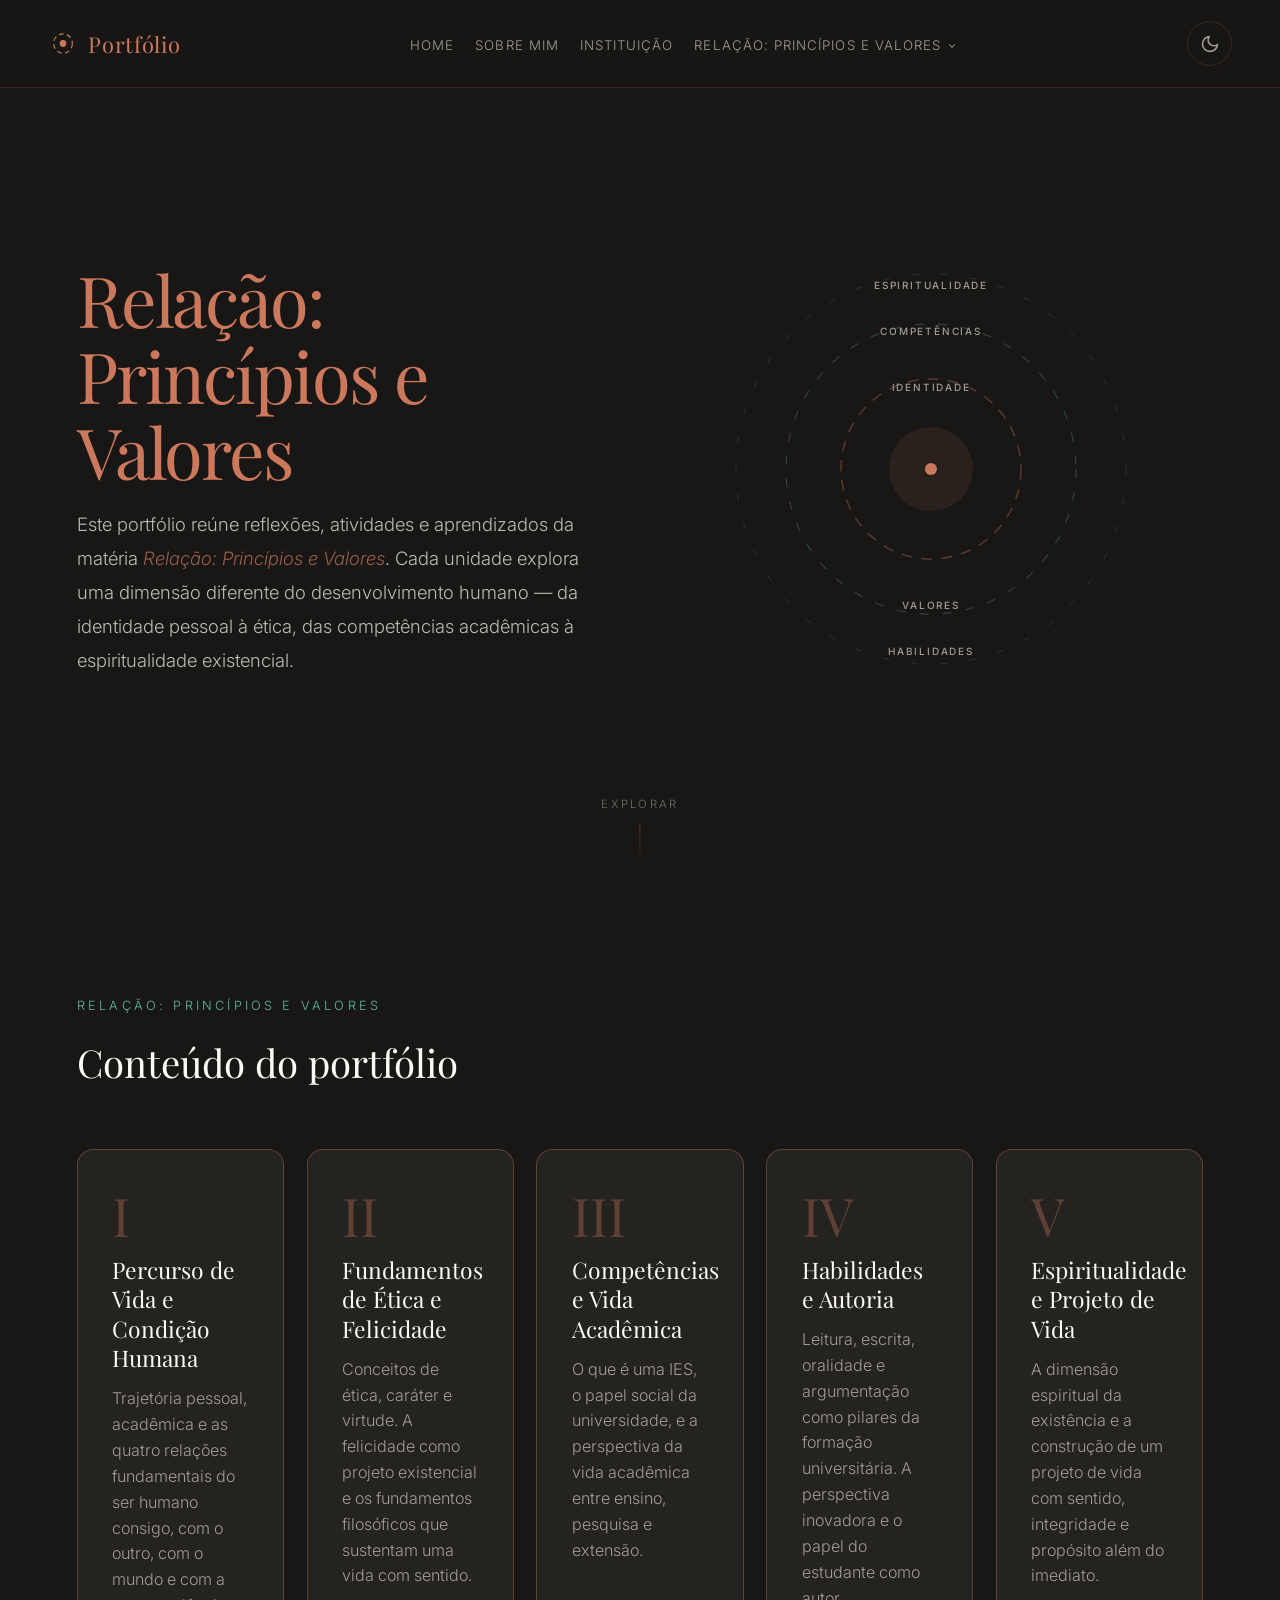
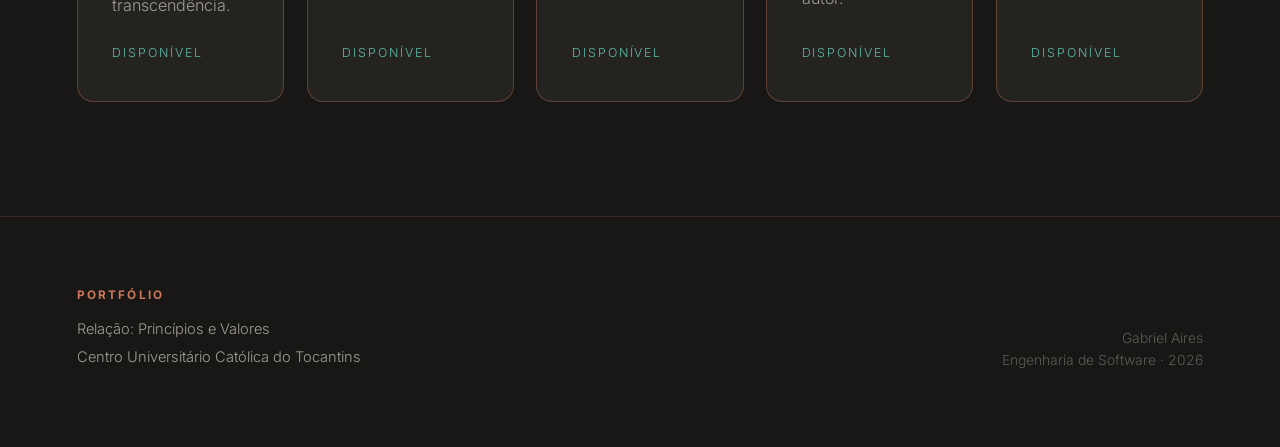
==== index.html @ dd1c5842 "Initial commit" ====
<!DOCTYPE html>
<html lang="pt-BR">
<head>
  <meta charset="UTF-8">
  <meta name="viewport" content="width=device-width, initial-scale=1.0">
  <title>Portfólio · Relação: Princípios e Valores</title>
  <link rel="preconnect" href="https://fonts.googleapis.com">
  <link rel="preconnect" href="https://fonts.gstatic.com" crossorigin>
  <link href="https://fonts.googleapis.com/css2?family=Playfair+Display:ital,wght@0,400;0,600;1,400&family=Inter:wght@300;400;500;600&display=swap" rel="stylesheet">
  <link rel="icon" href="assets/favicon.svg" type="image/svg+xml">
  <link rel="stylesheet" href="css/style.css">
  <script>(function(){var t=localStorage.getItem('portfolio-theme')||'dark';document.documentElement.setAttribute('data-theme',t);})();</script>
</head>
<body>

  <!-- NAVEGAÇÃO -->
  <nav>
    <a href="./" class="nav-logo">
      <img src="assets/favicon.svg" class="nav-logo-icon" alt="" aria-hidden="true">
      Portfólio
    </a>
    <ul class="nav-links">
      <li><a href="./" class="active">Home</a></li>
      <li><a href="pages/sobre-mim/">Sobre Mim</a></li>
      <li><a href="pages/instituicao/">Instituição</a></li>
      <li class="nav-dropdown">
        <button class="nav-dropdown-toggle" aria-haspopup="true" aria-expanded="false">
          Relação: Princípios e Valores
          <svg class="dd-chevron" width="10" height="10" viewBox="0 0 24 24" fill="none" stroke="currentColor" stroke-width="2.5" stroke-linecap="round" stroke-linejoin="round"><polyline points="6 9 12 15 18 9"/></svg>
        </button>
        <ul class="nav-dropdown-menu">
          <li><a href="pages/atividades/">Atividades</a></li>
          <li><a href="pages/unidade-1/">Unidade I</a></li>
          <li><a href="pages/unidade-2/">Unidade II</a></li>
          <li><a href="pages/unidade-3/">Unidade III</a></li>
          <li><a href="pages/unidade-4/">Unidade IV</a></li>
          <li><a href="pages/unidade-5/">Unidade V</a></li>
        </ul>
      </li>
    </ul>
    <button class="theme-toggle" aria-label="Alternar tema">
      <svg class="icon-moon" width="15" height="15" viewBox="0 0 24 24" fill="none" stroke="currentColor" stroke-width="2" stroke-linecap="round" stroke-linejoin="round"><path d="M21 12.79A9 9 0 1 1 11.21 3 7 7 0 0 0 21 12.79z"/></svg>
      <svg class="icon-sun" width="15" height="15" viewBox="0 0 24 24" fill="none" stroke="currentColor" stroke-width="2" stroke-linecap="round" stroke-linejoin="round"><circle cx="12" cy="12" r="5"/><line x1="12" y1="1" x2="12" y2="3"/><line x1="12" y1="21" x2="12" y2="23"/><line x1="4.22" y1="4.22" x2="5.64" y2="5.64"/><line x1="18.36" y1="18.36" x2="19.78" y2="19.78"/><line x1="1" y1="12" x2="3" y2="12"/><line x1="21" y1="12" x2="23" y2="12"/><line x1="4.22" y1="19.78" x2="5.64" y2="18.36"/><line x1="18.36" y1="5.64" x2="19.78" y2="4.22"/></svg>
    </button>
  </nav>

  <!-- HERO -->
  <section id="hero">
    <div class="hero-text">
      <h1 class="hero-title">Relação: Princípios e Valores</h1>
      <p class="hero-intro">
        Este portfólio reúne reflexões, atividades e aprendizados da matéria
        <em>Relação: Princípios e Valores</em>. Cada unidade explora uma dimensão
        diferente do desenvolvimento humano — da identidade pessoal à ética,
        das competências acadêmicas à espiritualidade existencial.
      </p>
    </div>

    <!-- Diagrama de anéis concêntricos -->
    <div class="rings-wrap">
      <svg class="rings-svg" viewBox="0 0 420 420" xmlns="http://www.w3.org/2000/svg" aria-hidden="true">
        <circle class="r-outer" cx="210" cy="210" r="195"/>
        <circle class="r-mid"   cx="210" cy="210" r="145"/>
        <circle class="r-inner" cx="210" cy="210" r="90"/>
        <circle class="r-glow"  cx="210" cy="210" r="42"/>
        <circle class="r-core"  cx="210" cy="210" r="6"/>

        <!-- Labels nos anéis -->
        <text class="rl" x="210" y="30">ESPIRITUALIDADE</text>
        <text class="rl" x="210" y="396">HABILIDADES</text>
        <text class="rl" x="210" y="76">COMPETÊNCIAS</text>
        <text class="rl" x="210" y="350">VALORES</text>
        <text class="rl" x="210" y="132">IDENTIDADE</text>

        <!-- <text class="rl-eu" x="210" y="216">EU</text> -->
      </svg>
    </div>

    <div class="scroll-hint" aria-hidden="true">
      <span>Explorar</span>
      <div class="scroll-line"></div>
    </div>
  </section>

  <!-- GRADE DE UNIDADES -->
  <section class="units-section">
    <div class="units-section-header">
      <p class="units-section-eyebrow">Relação: Princípios e Valores</p>
      <h2 class="units-section-title">Conteúdo do portfólio</h2>
    </div>

    <div class="units-grid">

      <a href="pages/unidade-1/" class="unit-card unit-card--active">
        <span class="unit-card-num">I</span>
        <h3>Percurso de Vida e Condição Humana</h3>
        <p>Trajetória pessoal, acadêmica e as quatro relações fundamentais do ser humano consigo, com o outro, com o mundo e com a transcendência.</p>
        <span class="unit-card-status">Disponível</span>
        <span class="unit-card-arrow">→</span>
      </a>

      <a href="pages/unidade-2/" class="unit-card unit-card--active">
        <span class="unit-card-num">II</span>
        <h3>Fundamentos de Ética e Felicidade</h3>
        <p>Conceitos de ética, caráter e virtude. A felicidade como projeto existencial e os fundamentos filosóficos que sustentam uma vida com sentido.</p>
        <span class="unit-card-status">Disponível</span>
        <span class="unit-card-arrow">→</span>
      </a>

      <a href="pages/unidade-3/" class="unit-card unit-card--active">
        <span class="unit-card-num">III</span>
        <h3>Competências e Vida Acadêmica</h3>
        <p>O que é uma IES, o papel social da universidade, e a perspectiva da vida acadêmica entre ensino, pesquisa e extensão.</p>
        <span class="unit-card-status">Disponível</span>
        <span class="unit-card-arrow">→</span>
      </a>

      <a href="pages/unidade-4/" class="unit-card unit-card--active">
        <span class="unit-card-num">IV</span>
        <h3>Habilidades e Autoria</h3>
        <p>Leitura, escrita, oralidade e argumentação como pilares da formação universitária. A perspectiva inovadora e o papel do estudante como autor.</p>
        <span class="unit-card-status">Disponível</span>
        <span class="unit-card-arrow">→</span>
      </a>

      <a href="pages/unidade-5/" class="unit-card unit-card--active">
        <span class="unit-card-num">V</span>
        <h3>Espiritualidade e Projeto de Vida</h3>
        <p>A dimensão espiritual da existência e a construção de um projeto de vida com sentido, integridade e propósito além do imediato.</p>
        <span class="unit-card-status">Disponível</span>
        <span class="unit-card-arrow">→</span>
      </a>

    </div>
  </section>

  <!-- RODAPÉ -->
  <footer>
    <div class="footer-refs">
      <strong>Portfólio</strong>
      Relação: Princípios e Valores<br>
      Centro Universitário Católica do Tocantins
    </div>
    <div class="footer-meta">
      Gabriel Aires<br>
      Engenharia de Software · 2026
    </div>
  </footer>

  <script src="js/main.js"></script>
</body>
</html>
---- css/style.css ----
/* ==========================================================
   PORTFÓLIO — Relação: Princípios e Valores
   Folha de estilos compartilhada
   ========================================================== */

/* ── VARIÁVEIS E RESET ────────────────────────────────────── */
:root {
  --bg:        #181715;
  --bg-card:   #252320;
  --gold:      #cc785c;
  --gold-dim:  rgba(204, 120, 92, 0.10);
  --gold-line: rgba(204, 120, 92, 0.18);
  --text:      #faf9f5;
  --text-muted:#a09d96;
  --teal:      #5db8a6;
}

/* ── TEMA CLARO ───────────────────────────────────────────── */
[data-theme="light"] {
  --bg:        #faf9f5;
  --bg-card:   #efe9de;
  --gold:      #cc785c;
  --gold-dim:  rgba(204, 120, 92, 0.08);
  --gold-line: #e6dfd8;
  --text:      #141413;
  --text-muted:#6c6a64;
  --teal:      #5db8a6;
}

[data-theme="light"] nav {
  background: rgba(250, 249, 245, 0.92);
}

[data-theme="light"] .unit-card--active:hover {
  background: rgba(239, 233, 222, 0.95);
}

[data-theme="light"] .img-slot {
  background: rgba(239, 233, 222, 0.7);
}

[data-theme="light"] .topic {
  border-bottom-color: #e6dfd8;
}

[data-theme="light"] .mindset-col ul li {
  border-bottom-color: rgba(0, 0, 0, 0.05);
}

*, *::before, *::after { box-sizing: border-box; margin: 0; padding: 0; }

html { scroll-behavior: smooth; font-size: 19px; }

body {
  background: var(--bg);
  color: var(--text);
  font-family: 'Inter', sans-serif;
  font-weight: 300;
  line-height: 1.75;
  -webkit-font-smoothing: antialiased;
}

em { color: var(--gold); font-style: italic; }

/* ── NAVEGAÇÃO ────────────────────────────────────────────── */
nav {
  position: fixed;
  top: 0;
  inset-inline: 0;
  padding: 1.1rem 2.5rem;
  display: flex;
  align-items: center;
  justify-content: space-between;
  background: rgba(24, 23, 21, 0.88);
  backdrop-filter: blur(14px);
  border-bottom: 1px solid var(--gold-line);
  z-index: 100;
}

.nav-logo {
  font-family: 'Playfair Display', serif;
  font-size: 1.15rem;
  color: var(--gold);
  letter-spacing: 0.03em;
  text-decoration: none;
  display: flex;
  align-items: center;
  gap: 0.55rem;
}

.nav-logo-icon {
  width: 1.6rem;
  height: 1.6rem;
  flex-shrink: 0;
}

.nav-links {
  list-style: none;
  display: flex;
  align-items: center;
  gap: 1.1rem;
}

.nav-links a {
  display: inline-flex;
  align-items: center;
  font-size: 0.7rem;
  line-height: 1;
  letter-spacing: 0.08em;
  text-transform: uppercase;
  color: var(--text-muted);
  text-decoration: none;
  transition: color 0.2s;
}

.nav-links a:hover,
.nav-links a.active { color: var(--gold); }

.nav-links .soon a {
  opacity: 0.35;
  pointer-events: none;
}

/* ── DROPDOWN DE NAVEGAÇÃO ────────────────────────────────── */
.nav-dropdown { position: relative; }

.nav-dropdown-toggle {
  background: none;
  border: none;
  padding: 0;
  font-family: 'Inter', sans-serif;
  font-size: 0.7rem;
  font-weight: 300;
  line-height: 1;
  letter-spacing: 0.08em;
  text-transform: uppercase;
  color: var(--text-muted);
  cursor: pointer;
  display: flex;
  align-items: center;
  gap: 0.3rem;
  transition: color 0.2s;
  transform: translateY(2px);
  white-space: nowrap;
}

.nav-dropdown-toggle:hover,
.nav-dropdown-toggle.active { color: var(--gold); }

.dd-chevron { transition: transform 0.22s ease; flex-shrink: 0; }
.nav-dropdown.open .dd-chevron { transform: rotate(180deg); }

.nav-dropdown-menu {
  position: absolute;
  top: calc(100% + 1.3rem);
  left: 50%;
  transform: translateX(-50%) translateY(-8px);
  list-style: none;
  background: var(--bg-card);
  border: 1px solid var(--gold-line);
  border-radius: 12px;
  padding: 0.45rem;
  min-width: 210px;
  z-index: 200;
  opacity: 0;
  pointer-events: none;
  transition: opacity 0.18s ease, transform 0.18s ease;
}

.nav-dropdown.open .nav-dropdown-menu {
  opacity: 1;
  pointer-events: auto;
  transform: translateX(-50%) translateY(0);
}

.nav-dropdown-menu a {
  display: block;
  padding: 0.52rem 1rem;
  font-size: 0.68rem;
  letter-spacing: 0.07em;
  text-transform: uppercase;
  color: var(--text-muted);
  text-decoration: none;
  border-radius: 8px;
  transition: color 0.15s, background 0.15s;
  white-space: nowrap;
}

.nav-dropdown-menu a:hover,
.nav-dropdown-menu a.active {
  color: var(--gold);
  background: var(--gold-dim);
}

.theme-toggle {
  background: none;
  border: 1px solid var(--gold-line);
  border-radius: 50%;
  width: 2.4rem;
  height: 2.4rem;
  cursor: pointer;
  display: flex;
  align-items: center;
  justify-content: center;
  color: var(--text-muted);
  transition: color 0.2s, border-color 0.2s, background 0.2s;
  flex-shrink: 0;
  padding: 0;
}

.theme-toggle svg {
  width: 1.05rem;
  height: 1.05rem;
}

.theme-toggle:hover {
  color: var(--gold);
  border-color: var(--gold);
  background: var(--gold-dim);
}

.theme-toggle .icon-sun  { display: none; }
.theme-toggle .icon-moon { display: block; }

[data-theme="light"] .theme-toggle .icon-sun  { display: block; }
[data-theme="light"] .theme-toggle .icon-moon { display: none; }

/* ── HERO ─────────────────────────────────────────────────── */
#hero {
  min-height: 100svh;
  display: grid;
  grid-template-columns: 1fr 1fr;
  align-items: center;
  gap: 2rem;
  padding: 7rem 6vw 5rem;
  position: relative;
  overflow: hidden;
}

.hero-text { max-width: 520px; }

.hero-eyebrow {
  font-size: 0.68rem;
  letter-spacing: 0.22em;
  text-transform: uppercase;
  color: var(--teal);
  margin-bottom: 1.4rem;
}

.hero-title {
  font-family: 'Playfair Display', serif;
  font-size: clamp(3rem, 5.5vw, 4.8rem);
  font-weight: 400;
  line-height: 1.08;
  letter-spacing: -0.03em;
  color: var(--gold);
  margin-bottom: 0.25em;
}

.hero-subtitle {
  font-family: 'Playfair Display', serif;
  font-size: clamp(1rem, 1.8vw, 1.45rem);
  font-weight: 400;
  font-style: italic;
  color: var(--text);
  opacity: 0.72;
  margin-bottom: 2rem;
}

.hero-intro {
  font-size: 0.97rem;
  color: var(--text);
  opacity: 0.72;
  line-height: 1.85;
  max-width: 46ch;
}

/* ── SVG RINGS ────────────────────────────────────────────── */
.rings-wrap {
  display: flex;
  justify-content: center;
  align-items: center;
}

.rings-svg {
  width: min(420px, 88vw);
  height: auto;
}

.r-outer {
  fill: none;
  stroke: rgba(93, 184, 166, 0.18);
  stroke-width: 1;
  stroke-dasharray: 7 22;
  animation: dash 55s linear infinite;
}
.r-mid {
  fill: none;
  stroke: rgba(93, 184, 166, 0.28);
  stroke-width: 1.2;
  stroke-dasharray: 9 14;
  animation: dash 35s linear infinite;
}
.r-inner {
  fill: none;
  stroke: rgba(204, 120, 92, 0.35);
  stroke-width: 1.5;
  stroke-dasharray: 11 9;
  animation: dash 22s linear infinite reverse;
}

@keyframes dash {
  to { stroke-dashoffset: -1400; }
}

.r-glow {
  fill: rgba(204, 120, 92, 0.1);
  animation: glowPulse 4s ease-in-out infinite;
}

@keyframes glowPulse {
  0%, 100% { opacity: 0.5; }
  50%       { opacity: 1; }
}

.r-core { fill: var(--gold); }

.rl {
  fill: var(--text-muted);
  font-family: 'Inter', sans-serif;
  font-size: 10px;
  font-weight: 500;
  letter-spacing: 0.18em;
  text-anchor: middle;
  text-transform: uppercase;
}

.rl-eu {
  fill: var(--gold);
  font-family: 'Playfair Display', serif;
  font-size: 15px;
  font-weight: 600;
  text-anchor: middle;
}

/* ── INDICADOR DE SCROLL ──────────────────────────────────── */
.scroll-hint {
  position: absolute;
  bottom: 2rem;
  left: 50%;
  transform: translateX(-50%);
  display: flex;
  flex-direction: column;
  align-items: center;
  gap: 0.5rem;
  opacity: 0.38;
  pointer-events: none;
}

.scroll-hint span {
  font-size: 0.6rem;
  letter-spacing: 0.2em;
  text-transform: uppercase;
}

.scroll-line {
  width: 1px;
  height: 38px;
  background: linear-gradient(to bottom, var(--gold), transparent);
  animation: scrollPulse 2.2s ease-in-out infinite;
}

@keyframes scrollPulse {
  0%, 100% { opacity: 0.3; }
  50%       { opacity: 1; }
}

/* ── GRADE DE UNIDADES (index.html) ──────────────────────── */
.units-section {
  padding: 5rem 6vw 6rem;
}

.units-section-header {
  margin-bottom: 2.8rem;
}

.units-section-eyebrow {
  font-size: 0.67rem;
  letter-spacing: 0.25em;
  text-transform: uppercase;
  color: var(--teal);
  margin-bottom: 0.6rem;
}

.units-section-title {
  font-family: 'Playfair Display', serif;
  font-size: clamp(1.6rem, 3vw, 2.2rem);
  font-weight: 400;
  color: var(--text);
}

.units-grid {
  display: grid;
  grid-template-columns: repeat(5, 1fr);
  gap: 1.2rem;
  max-width: 1280px;
}

/* Card de unidade */
.unit-card {
  border-radius: 16px;
  padding: 2rem 1.8rem;
  border: 1px solid var(--gold-line);
  background: var(--bg-card);
  display: flex;
  flex-direction: column;
  gap: 0.7rem;
  transition: border-color 0.2s, background 0.2s, transform 0.2s;
  text-decoration: none;
  color: inherit;
  position: relative;
  overflow: hidden;
}

.unit-card--active {
  border-color: rgba(204, 120, 92, 0.35);
  cursor: pointer;
}

.unit-card--active:hover {
  border-color: var(--gold);
  background: rgba(37, 35, 32, 0.9);
  transform: translateY(-2px);
}

.unit-card--locked {
  opacity: 0.45;
  cursor: default;
}

.unit-card-num {
  font-family: 'Playfair Display', serif;
  font-size: 2.8rem;
  font-weight: 400;
  color: var(--gold);
  line-height: 1;
  opacity: 0.35;
}

.unit-card h3 {
  font-family: 'Playfair Display', serif;
  font-size: 1.2rem;
  font-weight: 400;
  color: var(--text);
  line-height: 1.3;
}

.unit-card p {
  font-size: 0.85rem;
  color: var(--text-muted);
  line-height: 1.6;
  flex: 1;
}

.unit-card-status {
  font-size: 0.65rem;
  letter-spacing: 0.16em;
  text-transform: uppercase;
  margin-top: 0.5rem;
}

.unit-card--active .unit-card-status { color: var(--teal); }
.unit-card--locked .unit-card-status { color: var(--text-muted); opacity: 0.6; }

.unit-card-arrow {
  position: absolute;
  bottom: 1.8rem;
  right: 1.8rem;
  font-size: 1.1rem;
  color: var(--gold);
  opacity: 0;
  transition: opacity 0.2s, transform 0.2s;
}

.unit-card--active:hover .unit-card-arrow {
  opacity: 1;
  transform: translateX(3px);
}

/* ── CABEÇALHO DA UNIDADE (unidade-N/index.html) ─────────── */
.page-header {
  padding: 7rem 4vw 1.5rem;
  border-bottom: 1px solid var(--gold-line);
}

.page-header-breadcrumb {
  font-size: 0.67rem;
  letter-spacing: 0.2em;
  text-transform: uppercase;
  color: var(--text-muted);
  margin-bottom: 1rem;
  display: flex;
  align-items: center;
  gap: 0.6rem;
}

.page-header-breadcrumb a {
  color: var(--text-muted);
  text-decoration: none;
  transition: color 0.2s;
}

.page-header-breadcrumb a:hover { color: var(--gold); }

.page-header-eyebrow {
  font-size: 0.67rem;
  letter-spacing: 0.26em;
  text-transform: uppercase;
  color: var(--teal);
  margin-bottom: 0.7rem;
}

.page-header-title {
  font-family: 'Playfair Display', serif;
  font-size: clamp(2rem, 4vw, 3rem);
  font-weight: 400;
  color: var(--text);
  line-height: 1.2;
}

/* ── CONTEÚDO PRINCIPAL ───────────────────────────────────── */
.page-content {
  max-width: 1200px;
  margin: 0 auto;
  padding: 0 4vw;
}

/* ── TÓPICO ───────────────────────────────────────────────── */
.topic {
  padding: 4rem 0;
  border-bottom: 1px solid rgba(204, 120, 92, 0.07);
  opacity: 0;
  transform: translateY(22px);
  transition: opacity 0.65s ease, transform 0.65s ease;
}

.topic.visible {
  opacity: 1;
  transform: none;
}

.topic-num {
  font-size: 0.62rem;
  letter-spacing: 0.2em;
  text-transform: uppercase;
  color: var(--gold);
  opacity: 0.55;
  margin-bottom: 0.9rem;
}

.topic-title {
  font-family: 'Playfair Display', serif;
  font-size: clamp(1.35rem, 2.6vw, 1.9rem);
  font-weight: 400;
  color: var(--text);
  line-height: 1.3;
  margin-bottom: 1.6rem;
}

.topic p {
  font-size: 0.96rem;
  opacity: 0.8;
  margin-bottom: 1.15rem;
}

.topic p:last-child { margin-bottom: 0; }

/* ── CITAÇÃO ──────────────────────────────────────────────── */
.pull-quote {
  border-left: 2px solid var(--gold);
  padding: 0.9rem 0 0.9rem 1.8rem;
  margin: 2.2rem 0;
}

.pull-quote blockquote {
  font-family: 'Playfair Display', serif;
  font-style: italic;
  font-size: 1.12rem;
  color: var(--text);
  opacity: 0.88;
  line-height: 1.65;
}

.pull-quote cite {
  display: block;
  margin-top: 0.55rem;
  font-style: normal;
  font-size: 0.7rem;
  letter-spacing: 0.12em;
  text-transform: uppercase;
  color: var(--gold);
  opacity: 0.75;
}

/* ── CAIXA DE CONCEITO ────────────────────────────────────── */
.concept-box {
  background: var(--gold-dim);
  border: 1px solid var(--gold-line);
  border-radius: 12px;
  padding: 1.4rem 1.8rem;
  margin: 2rem 0;
}

.concept-box .label {
  font-size: 0.62rem;
  letter-spacing: 0.2em;
  text-transform: uppercase;
  color: var(--gold);
  margin-bottom: 0.5rem;
}

.concept-box p {
  font-size: 0.9rem;
  opacity: 0.82;
  margin: 0 !important;
  max-width: 100% !important;
}

/* ── GRADE DAS 4 RELAÇÕES ─────────────────────────────────── */
.relations-grid {
  display: grid;
  grid-template-columns: 1fr 1fr;
  gap: 1rem;
  margin: 2.2rem 0;
}

.rel-card {
  background: var(--bg-card);
  border: 1px solid rgba(204, 120, 92, 0.10);
  border-radius: 12px;
  padding: 1.6rem;
  transition: border-color 0.2s;
}

.rel-card:hover { border-color: rgba(204, 120, 92, 0.30); }

.rel-icon {
  font-size: 1.4rem;
  margin-bottom: 0.75rem;
  line-height: 1;
}

.rel-title {
  font-family: 'Playfair Display', serif;
  font-size: 1rem;
  color: var(--gold);
  margin-bottom: 0.45rem;
}

.rel-text {
  font-size: 0.86rem;
  opacity: 0.72;
  line-height: 1.7;
  margin: 0 !important;
  max-width: 100% !important;
}

/* ── TABELA MINDSET ───────────────────────────────────────── */
.mindset-wrap {
  display: grid;
  grid-template-columns: 1fr 1fr;
  margin: 2rem 0 0.5rem;
  border: 1px solid var(--gold-line);
  border-radius: 12px;
  overflow: hidden;
}

.mindset-col {
  background: var(--bg-card);
  padding: 1.4rem 1.6rem;
}

.mindset-col + .mindset-col { border-left: 1px solid var(--gold-line); }

.mindset-col-label {
  font-size: 0.62rem;
  letter-spacing: 0.18em;
  text-transform: uppercase;
  margin-bottom: 0.9rem;
}

.mindset-col:first-child .mindset-col-label { color: var(--text-muted); }
.mindset-col:last-child  .mindset-col-label { color: var(--teal); }

.mindset-col ul {
  list-style: none;
  font-size: 0.84rem;
  opacity: 0.78;
}

.mindset-col ul li {
  padding: 0.28rem 0;
  border-bottom: 1px solid rgba(255, 255, 255, 0.04);
}

.mindset-col ul li::before { content: '— '; opacity: 0.35; }

.mindset-source {
  font-size: 0.73rem;
  color: var(--text-muted);
  opacity: 0.6;
  margin-top: 0.5rem;
}

/* ── SLOTS DE IMAGEM ──────────────────────────────────────── */
.img-slot {
  margin: 2.4rem 0;
  border: 1px dashed rgba(204, 120, 92, 0.28);
  border-radius: 16px;
  overflow: hidden;
  background: rgba(24, 23, 21, 0.45);
}

.img-placeholder {
  display: flex;
  flex-direction: column;
  align-items: center;
  justify-content: center;
  gap: 0.9rem;
  padding: 3rem 2rem;
  min-height: 200px;
  color: var(--text-muted);
  text-align: center;
}

.img-placeholder svg { opacity: 0.28; }

.img-placeholder .ph-id {
  font-size: 0.62rem;
  letter-spacing: 0.2em;
  text-transform: uppercase;
  color: var(--gold);
  opacity: 0.55;
}

.img-placeholder .ph-desc {
  font-size: 0.83rem;
  max-width: 44ch;
  line-height: 1.55;
  opacity: 0.5;
}

.img-slot img {
  width: 100%;
  height: auto;
  display: block;
  aspect-ratio: 16 / 6;
  object-fit: cover;
}

figcaption {
  font-size: 0.75rem;
  color: var(--text-muted);
  padding: 0.65rem 1.2rem;
  border-top: 1px solid rgba(204, 120, 92, 0.12);
  opacity: 0.65;
  font-style: italic;
  line-height: 1.5;
}

/* ── RODAPÉ ───────────────────────────────────────────────── */
footer {
  padding: 3.5rem 6vw 4rem;
  border-top: 1px solid var(--gold-line);
  display: flex;
  justify-content: space-between;
  align-items: flex-end;
  gap: 2rem;
  flex-wrap: wrap;
}

.footer-refs {
  font-size: 0.77rem;
  color: var(--text-muted);
  line-height: 1.9;
}

.footer-refs strong {
  display: block;
  font-size: 0.62rem;
  letter-spacing: 0.18em;
  text-transform: uppercase;
  color: var(--gold);
  margin-bottom: 0.5rem;
}

.footer-meta {
  font-size: 0.73rem;
  color: var(--text-muted);
  opacity: 0.5;
  text-align: right;
  line-height: 1.6;
}

/* ── SOBRE MIM ────────────────────────────────────────────── */
.profile-wrap {
  display: grid;
  grid-template-columns: auto 1fr;
  gap: 3rem;
  align-items: start;
  margin: 3rem 0 2rem;
}

.profile-photo {
  width: 400px;
  height: auto;
  border-radius: 20px;
  border: 1px solid var(--gold-line);
  display: block;
  flex-shrink: 0;
}

.profile-name {
  font-family: 'Playfair Display', serif;
  font-size: clamp(1.8rem, 3vw, 2.5rem);
  color: var(--gold);
  line-height: 1.15;
  margin-bottom: 0.3rem;
}

.profile-meta {
  font-size: 0.72rem;
  letter-spacing: 0.15em;
  text-transform: uppercase;
  color: var(--teal);
  margin-bottom: 1.6rem;
}

.profile-intro {
  font-size: 0.97rem;
  opacity: 0.8;
  line-height: 1.82;
  max-width: 58ch;
}

.info-tags {
  display: flex;
  flex-wrap: wrap;
  gap: 0.6rem;
  margin: 2.2rem 0;
}

.info-tag {
  background: var(--gold-dim);
  border: 1px solid var(--gold-line);
  border-radius: 8px;
  padding: 0.38rem 0.9rem;
  font-size: 0.75rem;
  color: var(--text);
  opacity: 0.85;
  display: flex;
  align-items: center;
  gap: 0.45rem;
}

.info-tag-label {
  color: var(--gold);
  font-size: 0.62rem;
  letter-spacing: 0.1em;
  text-transform: uppercase;
  opacity: 0.7;
}

.hobbies-grid {
  display: grid;
  grid-template-columns: repeat(auto-fill, minmax(155px, 1fr));
  gap: 0.8rem;
  margin-top: 1.2rem;
}

.hobby-card {
  background: var(--bg-card);
  border: 1px solid rgba(204, 120, 92, 0.10);
  border-radius: 12px;
  padding: 1rem 1.1rem;
  font-size: 0.86rem;
  color: var(--text);
  opacity: 0.78;
  display: flex;
  align-items: center;
  gap: 0.65rem;
  transition: border-color 0.2s;
}

.hobby-card:hover { border-color: rgba(204, 120, 92, 0.28); opacity: 0.95; }
.hobby-icon { font-size: 1.15rem; flex-shrink: 0; }

/* ── INSTITUIÇÃO ──────────────────────────────────────────── */
.inst-banner {
  width: 100%;
  height: auto;
  border-radius: 18px;
  display: block;
  margin: 2.5rem 0;
  border: 1px solid var(--gold-line);
}

.inst-blocks {
  display: grid;
  grid-template-columns: 1fr 1fr;
  gap: 1.2rem;
  margin: 1.5rem 0 2.5rem;
}

.inst-block {
  background: var(--bg-card);
  border: 1px solid var(--gold-line);
  border-radius: 12px;
  padding: 1.8rem;
}

.inst-block-label {
  font-size: 0.62rem;
  letter-spacing: 0.22em;
  text-transform: uppercase;
  color: var(--gold);
  margin-bottom: 0.9rem;
}

.inst-block blockquote {
  font-family: 'Playfair Display', serif;
  font-style: italic;
  font-size: 1rem;
  color: var(--text);
  opacity: 0.85;
  line-height: 1.7;
}

.inst-block p {
  font-size: 0.9rem;
  opacity: 0.78;
  line-height: 1.72;
}

.values-grid {
  display: grid;
  grid-template-columns: 1fr;
  gap: 1rem;
  margin: 1.5rem 0;
}

.value-card {
  background: var(--bg-card);
  border: 1px solid rgba(204, 120, 92, 0.10);
  border-radius: 12px;
  padding: 1.5rem 1.3rem;
  transition: border-color 0.2s;
}

.value-card:hover { border-color: rgba(204, 120, 92, 0.3); }

.value-name {
  font-family: 'Playfair Display', serif;
  font-size: 1rem;
  color: var(--gold);
  margin-bottom: 0.5rem;
}

.value-behaviors {
  font-size: 0.82rem;
  color: var(--text);
  opacity: 0.62;
  line-height: 1.65;
}

/* ── FOTO DE ATIVIDADE ────────────────────────────────────── */
.act-photo-wrap {
  margin: 2.4rem 0;
  border-radius: 16px;
  overflow: hidden;
  border: 1px solid var(--gold-line);
  background: var(--bg-card);
}

.act-photo-wrap img {
  width: 100%;
  max-height: 480px;
  object-fit: cover;
  display: block;
}

/* ── CARROSSEL ────────────────────────────────────────────── */
.carousel-outer {
  position: relative;
  padding: 0 5rem;
  margin: 2.4rem 0;
}

.carousel-wrap {
  overflow: hidden;
  border-radius: 12px;
}

.carousel-track {
  display: flex;
  gap: 1rem;
  transition: transform 0.42s cubic-bezier(0.4, 0, 0.2, 1);
}

.carousel-slide {
  flex: 0 0 calc((100% - 2rem) / 3);
}

.carousel-img {
  width: 100%;
  aspect-ratio: 1 / 1;
  object-fit: cover;
  border-radius: 10px;
  display: block;
  cursor: zoom-in;
  transition: opacity 0.2s, transform 0.22s;
  border: 1px solid var(--gold-line);
}

.carousel-img:hover {
  opacity: 0.86;
  transform: scale(1.018);
}

.carousel-btn {
  position: absolute;
  top: 50%;
  transform: translateY(-50%);
  width: 3rem;
  height: 3rem;
  background: var(--bg-card);
  border: 1px solid var(--gold-line);
  border-radius: 50%;
  color: var(--text-muted);
  cursor: pointer;
  display: flex;
  align-items: center;
  justify-content: center;
  transition: border-color 0.2s, color 0.2s, background 0.2s;
  z-index: 2;
  padding: 0;
}

.carousel-btn--prev { left: 0; }
.carousel-btn--next { right: 0; }

.carousel-btn:hover {
  border-color: var(--gold);
  color: var(--gold);
  background: var(--gold-dim);
}

.carousel-btn:disabled {
  opacity: 0.2;
  cursor: default;
  pointer-events: none;
}

/* ── LIGHTBOX ─────────────────────────────────────────────── */
#lightbox {
  position: fixed;
  inset: 0;
  background: rgba(0, 0, 0, 0.88);
  display: flex;
  align-items: center;
  justify-content: center;
  z-index: 999;
  backdrop-filter: blur(8px);
}

#lightbox[hidden] { display: none; }

.lightbox-inner {
  position: relative;
  max-width: min(90vw, 900px);
  max-height: 90vh;
}

.lightbox-inner img {
  display: block;
  max-width: 100%;
  max-height: 90vh;
  border-radius: 12px;
  object-fit: contain;
  border: 1px solid var(--gold-line);
}

#lightbox-close {
  position: absolute;
  top: -1.1rem;
  right: -1.1rem;
  width: 2.4rem;
  height: 2.4rem;
  background: var(--bg-card);
  border: 1px solid var(--gold-line);
  border-radius: 50%;
  color: var(--text-muted);
  font-size: 1.1rem;
  cursor: pointer;
  display: flex;
  align-items: center;
  justify-content: center;
  transition: color 0.2s, border-color 0.2s;
  padding: 0;
  line-height: 1;
}

#lightbox-close:hover {
  color: var(--gold);
  border-color: var(--gold);
}

/* ── CARD DO POEMA ────────────────────────────────────────── */
.poem-card {
  background: var(--bg-card);
  border: 1px solid var(--gold-line);
  border-radius: 16px;
  padding: 3rem 3.4rem;
  margin: 2.4rem 0;
  position: relative;
  overflow: hidden;
}

.poem-card::before {
  content: '\201C';
  position: absolute;
  top: -2rem;
  left: 1.8rem;
  font-family: 'Playfair Display', serif;
  font-size: 14rem;
  color: var(--gold);
  opacity: 0.055;
  line-height: 1;
  pointer-events: none;
  user-select: none;
}

.poem-card-label {
  font-size: 0.62rem;
  letter-spacing: 0.22em;
  text-transform: uppercase;
  color: var(--gold);
  opacity: 0.75;
  margin-bottom: 1.2rem;
}

.poem-title {
  font-family: 'Playfair Display', serif;
  font-size: clamp(1.3rem, 2.4vw, 1.85rem);
  font-weight: 400;
  color: var(--text);
  margin-bottom: 2rem;
  padding-bottom: 1.2rem;
  border-bottom: 1px solid var(--gold-line);
}

.poem-body {
  display: flex;
  flex-direction: column;
  gap: 1.6rem;
}

.poem-stanza {
  font-family: 'Playfair Display', serif;
  font-style: italic;
  font-size: 0.96rem;
  color: var(--text);
  opacity: 0.82;
  line-height: 2;
  margin: 0;
}

/* ── ANIMAÇÕES REDUZIDAS ──────────────────────────────────── */
@media (prefers-reduced-motion: reduce) {
  .r-outer, .r-mid, .r-inner, .r-glow, .scroll-line {
    animation: none;
  }
}

/* ── RESPONSIVO ───────────────────────────────────────────── */
@media (max-width: 900px) {
  .units-grid {
    grid-template-columns: 1fr 1fr;
  }
}

@media (max-width: 740px) {
  nav { padding: 1rem 1.4rem; }
  .nav-links { gap: 1.2rem; }

  #hero {
    grid-template-columns: 1fr;
    padding: 5.5rem 1.5rem 3.5rem;
  }
  .hero-text { max-width: 100%; }
  .hero-intro { max-width: 100%; }
  .rings-wrap { order: -1; }
  .rings-svg { width: min(290px, 78vw); }

  .units-section { padding: 3rem 1.4rem 4rem; }
  .units-grid { grid-template-columns: 1fr; }
  .units-grid .unit-card:first-child { grid-column: auto; }

  .page-header { padding: 5.5rem 1.4rem 2.5rem; }
  .page-content { padding: 0 1.4rem; }

  .relations-grid { grid-template-columns: 1fr; }

  .mindset-wrap { grid-template-columns: 1fr; }
  .mindset-col + .mindset-col {
    border-left: none;
    border-top: 1px solid var(--gold-line);
  }

  .profile-wrap {
    grid-template-columns: 1fr;
    gap: 1.8rem;
    text-align: center;
  }
  .profile-photo { margin: 0 auto; width: 170px; height: auto; border-radius: 12px; }
  .profile-intro { max-width: 100%; }
  .info-tags { justify-content: center; }

  .inst-blocks { grid-template-columns: 1fr; }

  .carousel-outer { padding: 0 3.2rem; }
  .carousel-slide { flex: 0 0 calc(50% - 0.5rem); }

  .poem-card { padding: 2rem 1.6rem; }

  footer {
    flex-direction: column;
    align-items: flex-start;
    padding: 3rem 1.4rem;
  }
  .footer-meta { text-align: left; }
}
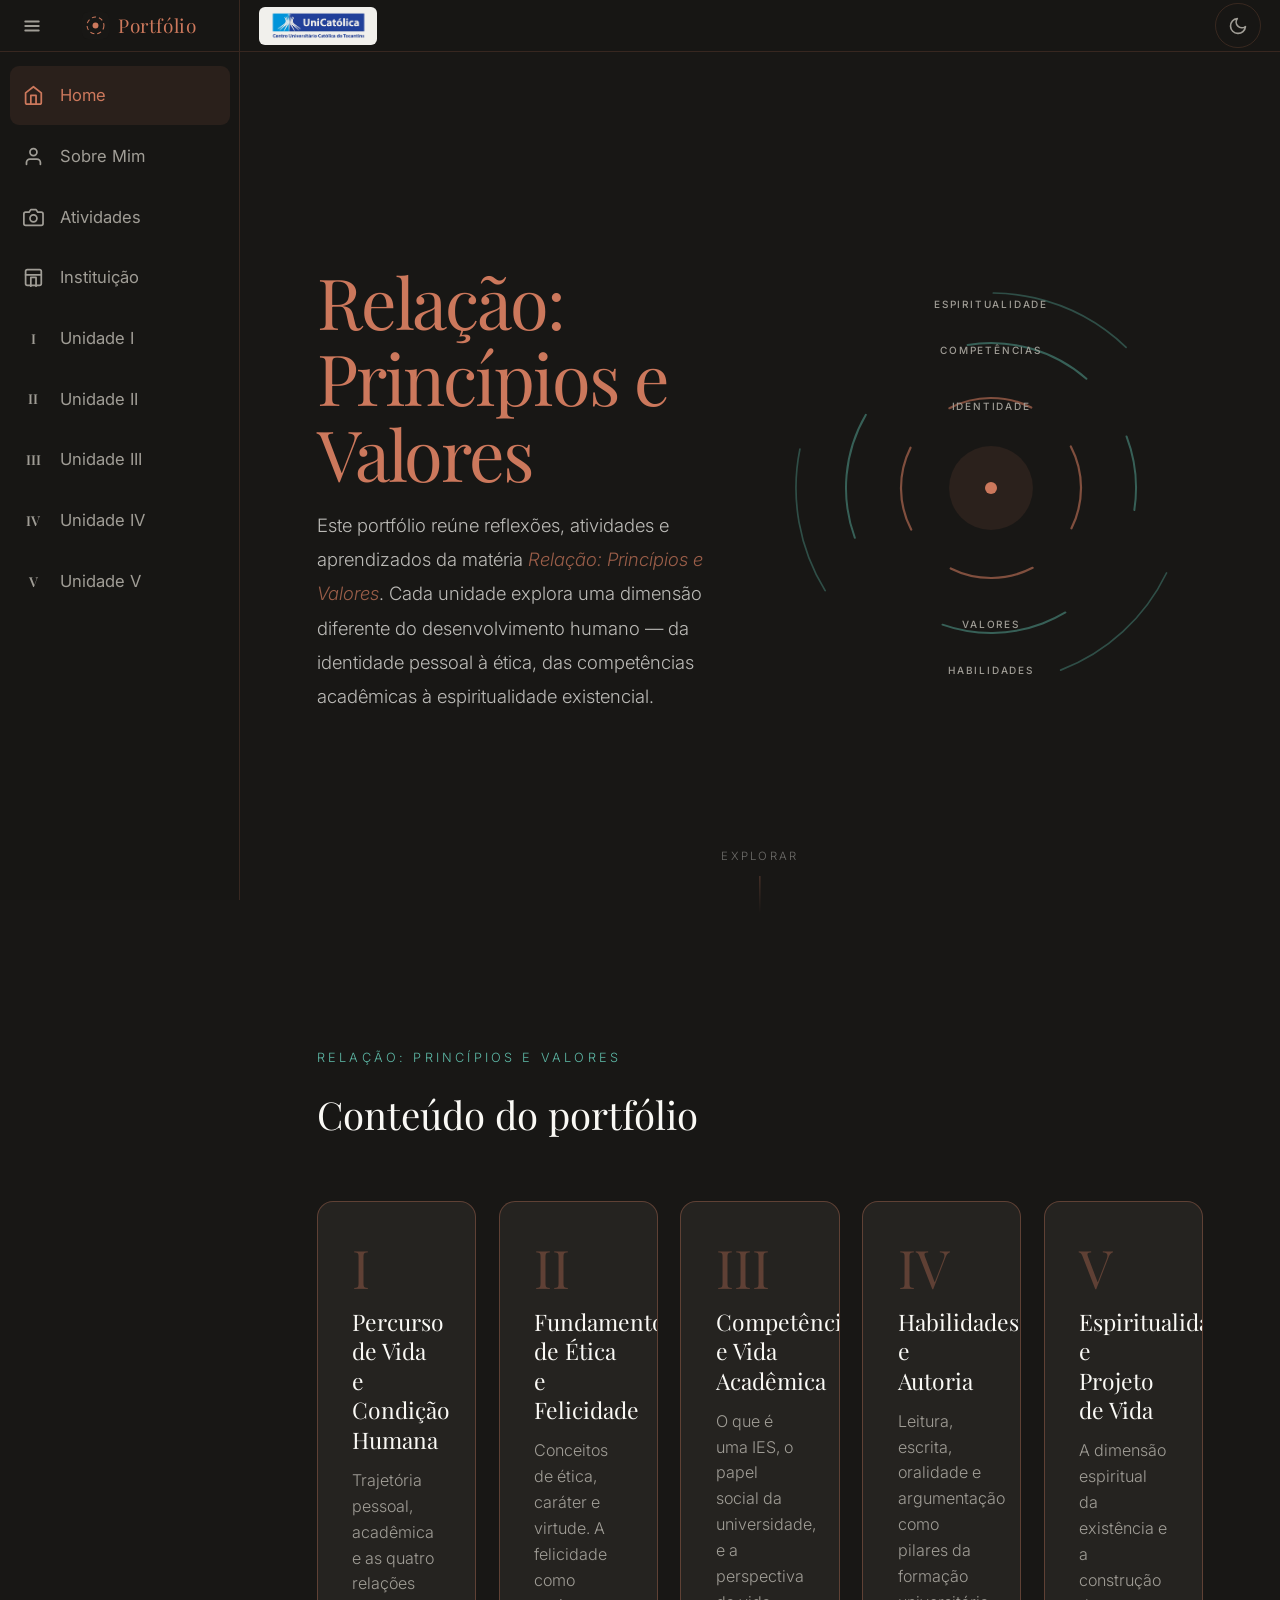
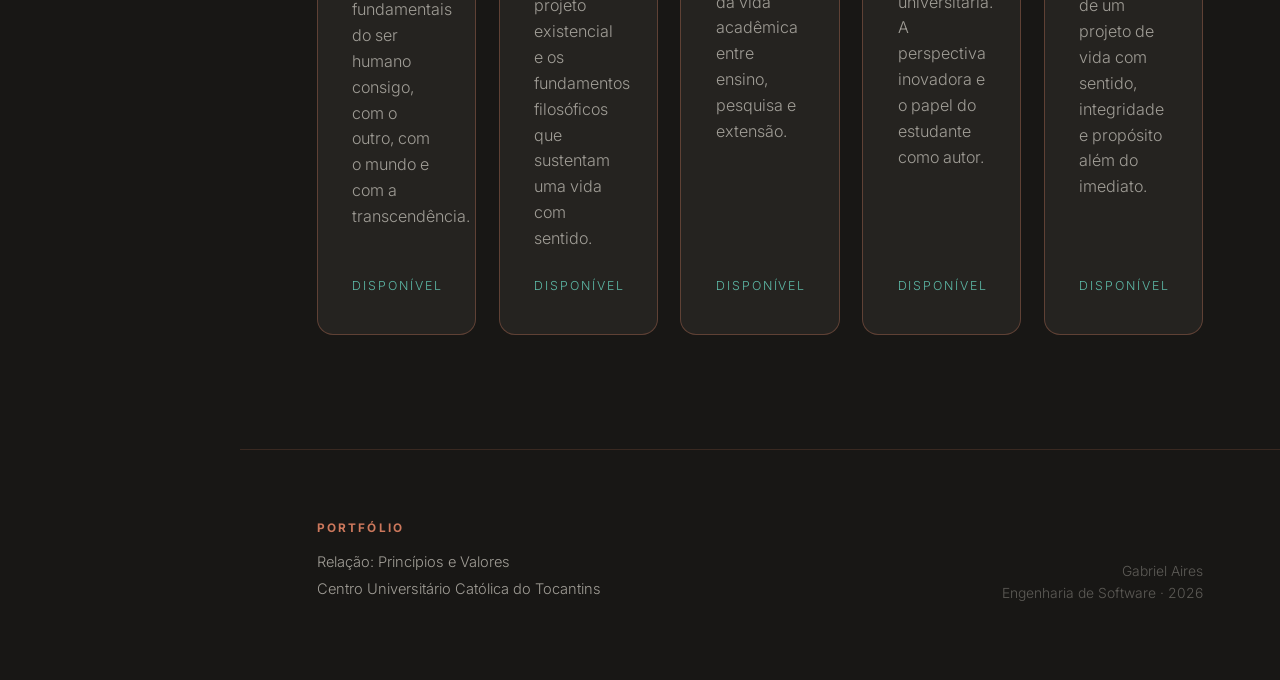
==== commit 64f39242: "feat: refine portfolio navigation, topbar, hero animation, and activities poem layout" ====
--- a/index.html
+++ b/index.html
@@ -9,40 +9,92 @@
   <link href="https://fonts.googleapis.com/css2?family=Playfair+Display:ital,wght@0,400;0,600;1,400&family=Inter:wght@300;400;500;600&display=swap" rel="stylesheet">
   <link rel="icon" href="assets/favicon.svg" type="image/svg+xml">
   <link rel="stylesheet" href="css/style.css">
-  <script>(function(){var t=localStorage.getItem('portfolio-theme')||'dark';document.documentElement.setAttribute('data-theme',t);})();</script>
+  <script>(function(){var t=localStorage.getItem('portfolio-theme')||'dark';var s=localStorage.getItem('portfolio-sidebar')||'expanded';document.documentElement.setAttribute('data-theme',t);document.documentElement.setAttribute('data-sidebar-state',s);})();</script>
 </head>
 <body>
 
-  <!-- NAVEGAÇÃO -->
-  <nav>
-    <a href="./" class="nav-logo">
-      <img src="assets/favicon.svg" class="nav-logo-icon" alt="" aria-hidden="true">
-      Portfólio
-    </a>
-    <ul class="nav-links">
-      <li><a href="./" class="active">Home</a></li>
-      <li><a href="pages/sobre-mim/">Sobre Mim</a></li>
-      <li><a href="pages/instituicao/">Instituição</a></li>
-      <li class="nav-dropdown">
-        <button class="nav-dropdown-toggle" aria-haspopup="true" aria-expanded="false">
-          Relação: Princípios e Valores
-          <svg class="dd-chevron" width="10" height="10" viewBox="0 0 24 24" fill="none" stroke="currentColor" stroke-width="2.5" stroke-linecap="round" stroke-linejoin="round"><polyline points="6 9 12 15 18 9"/></svg>
-        </button>
-        <ul class="nav-dropdown-menu">
-          <li><a href="pages/atividades/">Atividades</a></li>
-          <li><a href="pages/unidade-1/">Unidade I</a></li>
-          <li><a href="pages/unidade-2/">Unidade II</a></li>
-          <li><a href="pages/unidade-3/">Unidade III</a></li>
-          <li><a href="pages/unidade-4/">Unidade IV</a></li>
-          <li><a href="pages/unidade-5/">Unidade V</a></li>
-        </ul>
-      </li>
-    </ul>
-    <button class="theme-toggle" aria-label="Alternar tema">
+  <!-- TOP BAR -->
+  <header class="topbar">
+    <div class="topbar-left">
+      <button class="topbar-hamburger" id="sidebarToggle" aria-label="Alternar menu">
+        <svg width="18" height="18" viewBox="0 0 24 24" fill="none" stroke="currentColor" stroke-width="2.5" stroke-linecap="round" stroke-linejoin="round"><line x1="3" y1="6" x2="21" y2="6"/><line x1="3" y1="12" x2="21" y2="12"/><line x1="3" y1="18" x2="21" y2="18"/></svg>
+      </button>
+      <a href="./" class="topbar-brand">
+        <img src="assets/favicon.svg" class="topbar-brand-icon" alt="" aria-hidden="true">
+        <span class="topbar-brand-text">Portfólio</span>
+      </a>
+    </div>
+    <div class="topbar-right">
+      <img src="assets/catolica-logo.png" class="topbar-institution-logo" alt="UniCatólica">
+      <button class="theme-toggle" aria-label="Alternar tema">
       <svg class="icon-moon" width="15" height="15" viewBox="0 0 24 24" fill="none" stroke="currentColor" stroke-width="2" stroke-linecap="round" stroke-linejoin="round"><path d="M21 12.79A9 9 0 1 1 11.21 3 7 7 0 0 0 21 12.79z"/></svg>
       <svg class="icon-sun" width="15" height="15" viewBox="0 0 24 24" fill="none" stroke="currentColor" stroke-width="2" stroke-linecap="round" stroke-linejoin="round"><circle cx="12" cy="12" r="5"/><line x1="12" y1="1" x2="12" y2="3"/><line x1="12" y1="21" x2="12" y2="23"/><line x1="4.22" y1="4.22" x2="5.64" y2="5.64"/><line x1="18.36" y1="18.36" x2="19.78" y2="19.78"/><line x1="1" y1="12" x2="3" y2="12"/><line x1="21" y1="12" x2="23" y2="12"/><line x1="4.22" y1="19.78" x2="5.64" y2="18.36"/><line x1="18.36" y1="5.64" x2="19.78" y2="4.22"/></svg>
-    </button>
-  </nav>
+      </button>
+    </div>
+  </header>
+
+  <!-- SIDEBAR -->
+  <aside class="sidebar" id="sidebar">
+    <nav class="sidebar-nav" aria-label="Navegação principal">
+      <ul class="sidebar-links">
+        <li>
+          <a href="./" class="sidebar-link active" title="Home">
+            <span class="sidebar-icon"><svg width="17" height="17" viewBox="0 0 24 24" fill="none" stroke="currentColor" stroke-width="2" stroke-linecap="round" stroke-linejoin="round"><path d="M3 9l9-7 9 7v11a2 2 0 0 1-2 2H5a2 2 0 0 1-2-2z"/><polyline points="9 22 9 12 15 12 15 22"/></svg></span>
+            <span class="sidebar-text">Home</span>
+          </a>
+        </li>
+        <li>
+          <a href="pages/sobre-mim/" class="sidebar-link" title="Sobre Mim">
+            <span class="sidebar-icon"><svg width="17" height="17" viewBox="0 0 24 24" fill="none" stroke="currentColor" stroke-width="2" stroke-linecap="round" stroke-linejoin="round"><path d="M20 21v-2a4 4 0 0 0-4-4H8a4 4 0 0 0-4 4v2"/><circle cx="12" cy="7" r="4"/></svg></span>
+            <span class="sidebar-text">Sobre Mim</span>
+          </a>
+        </li>
+        <li>
+          <a href="../atividades/" class="sidebar-link ">
+            <span class="sidebar-icon"><svg width="15" height="15" viewBox="0 0 24 24" fill="none" stroke="currentColor" stroke-width="2" stroke-linecap="round" stroke-linejoin="round"><path d="M23 19a2 2 0 0 1-2 2H3a2 2 0 0 1-2-2V8a2 2 0 0 1 2-2h4l2-3h6l2 3h4a2 2 0 0 1 2 2z"/><circle cx="12" cy="13" r="4"/></svg></span>
+            <span class="sidebar-text">Atividades</span>
+          </a>
+        </li>
+        <li>
+          <a href="pages/instituicao/" class="sidebar-link" title="Instituição">
+            <span class="sidebar-icon"><svg width="17" height="17" viewBox="0 0 24 24" fill="none" stroke="currentColor" stroke-width="2" stroke-linecap="round" stroke-linejoin="round"><rect x="3" y="3" width="18" height="18" rx="2"/><path d="M9 22V12h6v10"/><path d="M3 9h18"/></svg></span>
+            <span class="sidebar-text">Instituição</span>
+          </a>
+        </li>
+        <li>
+          <a href="../unidade-1/" class="sidebar-link ">
+            <span class="sidebar-icon sidebar-roman">I</span>
+            <span class="sidebar-text">Unidade I</span>
+          </a>
+        </li>
+        <li>
+          <a href="../unidade-2/" class="sidebar-link ">
+            <span class="sidebar-icon sidebar-roman">II</span>
+            <span class="sidebar-text">Unidade II</span>
+          </a>
+        </li>
+        <li>
+          <a href="../unidade-3/" class="sidebar-link ">
+            <span class="sidebar-icon sidebar-roman">III</span>
+            <span class="sidebar-text">Unidade III</span>
+          </a>
+        </li>
+        <li>
+          <a href="../unidade-4/" class="sidebar-link ">
+            <span class="sidebar-icon sidebar-roman">IV</span>
+            <span class="sidebar-text">Unidade IV</span>
+          </a>
+        </li>
+        <li>
+          <a href="../unidade-5/" class="sidebar-link ">
+            <span class="sidebar-icon sidebar-roman">V</span>
+            <span class="sidebar-text">Unidade V</span>
+          </a>
+        </li>
+      </ul>
+    </nav>
+  </aside>
+  <div class="sidebar-overlay" id="sidebarOverlay"></div>
 
   <!-- HERO -->
   <section id="hero">
@@ -59,9 +111,18 @@
     <!-- Diagrama de anéis concêntricos -->
     <div class="rings-wrap">
       <svg class="rings-svg" viewBox="0 0 420 420" xmlns="http://www.w3.org/2000/svg" aria-hidden="true">
-        <circle class="r-outer" cx="210" cy="210" r="195"/>
-        <circle class="r-mid"   cx="210" cy="210" r="145"/>
-        <circle class="r-inner" cx="210" cy="210" r="90"/>
+        <circle class="r-outer" cx="210" cy="210" r="195" pathLength="100">
+          <animateTransform attributeName="transform" type="rotate" from="0 210 210" to="360 210 210" dur="58s" repeatCount="indefinite"/>
+          <animate attributeName="stroke-dashoffset" from="0" to="-100" dur="58s" repeatCount="indefinite"/>
+        </circle>
+        <circle class="r-mid" cx="210" cy="210" r="145" pathLength="100">
+          <animateTransform attributeName="transform" type="rotate" from="360 210 210" to="0 210 210" dur="36s" repeatCount="indefinite"/>
+          <animate attributeName="stroke-dashoffset" from="0" to="100" dur="36s" repeatCount="indefinite"/>
+        </circle>
+        <circle class="r-inner" cx="210" cy="210" r="90" pathLength="100">
+          <animateTransform attributeName="transform" type="rotate" from="0 210 210" to="360 210 210" dur="24s" repeatCount="indefinite"/>
+          <animate attributeName="stroke-dashoffset" from="0" to="-100" dur="24s" repeatCount="indefinite"/>
+        </circle>
         <circle class="r-glow"  cx="210" cy="210" r="42"/>
         <circle class="r-core"  cx="210" cy="210" r="6"/>
 
--- a/css/style.css
+++ b/css/style.css
@@ -5,6 +5,10 @@
 
 /* ── VARIÁVEIS E RESET ────────────────────────────────────── */
 :root {
+  --topbar-h:      52px;
+  --sidebar-w:     240px;
+  --sidebar-w-col:  64px;
+  --sidebar-w-col-inner: calc(var(--sidebar-w-col) - 1px);
   --bg:        #181715;
   --bg-card:   #252320;
   --gold:      #cc785c;
@@ -27,8 +31,8 @@
   --teal:      #5db8a6;
 }
 
-[data-theme="light"] nav {
-  background: rgba(250, 249, 245, 0.92);
+[data-theme="light"] .sidebar {
+  background: rgba(250, 249, 245, 0.94);
 }
 
 [data-theme="light"] .unit-card--active:hover {
@@ -58,138 +62,387 @@
   font-weight: 300;
   line-height: 1.75;
   -webkit-font-smoothing: antialiased;
+  padding-left: var(--sidebar-w);
+  padding-top: var(--topbar-h);
+  transition: padding-left 0.28s cubic-bezier(0.4, 0, 0.2, 1);
+}
+
+[data-sidebar-state="collapsed"] body {
+  padding-left: var(--sidebar-w-col);
 }
 
 em { color: var(--gold); font-style: italic; }
 
-/* ── NAVEGAÇÃO ────────────────────────────────────────────── */
-nav {
+/* ── SIDEBAR ─────────────────────────────────────────────── */
+.sidebar {
+  position: fixed;
+  left: 0;
+  top: var(--topbar-h);
+  height: calc(100svh - var(--topbar-h));
+  width: var(--sidebar-w);
+  background: rgba(24, 23, 21, 0.92);
+  backdrop-filter: blur(14px);
+  border-right: 1px solid var(--gold-line);
+  display: flex;
+  flex-direction: column;
+  z-index: 100;
+  overflow: hidden;
+  transition: width 0.28s cubic-bezier(0.4, 0, 0.2, 1);
+}
+
+[data-sidebar-state="collapsed"] .sidebar {
+  width: var(--sidebar-w-col);
+}
+
+/* ── TOP BAR ──────────────────────────────────────────────── */
+.topbar {
   position: fixed;
   top: 0;
-  inset-inline: 0;
-  padding: 1.1rem 2.5rem;
-  display: flex;
-  align-items: center;
-  justify-content: space-between;
-  background: rgba(24, 23, 21, 0.88);
+  left: 0;
+  right: 0;
+  height: var(--topbar-h);
+  background: rgba(24, 23, 21, 0.95);
   backdrop-filter: blur(14px);
   border-bottom: 1px solid var(--gold-line);
-  z-index: 100;
-}
-
-.nav-logo {
-  font-family: 'Playfair Display', serif;
-  font-size: 1.15rem;
+  display: flex;
+  align-items: center;
+  justify-content: space-between;
+  padding: 0 1rem 0 0;
+  z-index: 102;
+}
+
+[data-theme="light"] .topbar {
+  background: rgba(250, 249, 245, 0.96);
+}
+
+.topbar-left {
+  display: flex;
+  align-items: center;
+  width: var(--sidebar-w);
+  height: 100%;
+  border-right: 1px solid var(--gold-line);
+  flex-shrink: 0;
+  overflow: hidden;
+  transition: width 0.28s cubic-bezier(0.4, 0, 0.2, 1);
+}
+
+[data-sidebar-state="collapsed"] .topbar-left {
+  width: var(--sidebar-w-col);
+}
+
+.topbar-hamburger {
+  background: none;
+  border: none;
+  border-radius: 0;
+  width: var(--sidebar-w-col-inner);
+  height: var(--topbar-h);
+  cursor: pointer;
+  display: flex;
+  align-items: center;
+  justify-content: center;
+  color: var(--text-muted);
+  transition: color 0.2s, background 0.2s;
+  flex-shrink: 0;
+  padding: 0;
+}
+
+.topbar-hamburger:hover {
+  color: var(--gold);
+  background: var(--gold-dim);
+}
+
+.topbar-brand {
+  font-family: 'Playfair Display', serif;
+  font-size: 1rem;
   color: var(--gold);
   letter-spacing: 0.03em;
   text-decoration: none;
   display: flex;
   align-items: center;
-  gap: 0.55rem;
-}
-
-.nav-logo-icon {
-  width: 1.6rem;
-  height: 1.6rem;
+  gap: 0.5rem;
+  padding: 0 0.75rem 0 1rem;
+  min-width: 0;
+  max-width: calc(var(--sidebar-w) - var(--sidebar-w-col));
+  opacity: 1;
+  transition: opacity 0.18s ease, max-width 0.28s cubic-bezier(0.4, 0, 0.2, 1);
+}
+
+.topbar-brand:hover { opacity: 0.8; }
+
+[data-sidebar-state="collapsed"] .topbar-brand {
+  max-width: 0;
+  opacity: 0;
+  padding: 0;
+  pointer-events: none;
+}
+
+.topbar-brand-icon {
+  width: 1.4rem;
+  height: 1.4rem;
   flex-shrink: 0;
 }
 
-.nav-links {
+[data-theme="light"] .topbar-brand-icon {
+  content: url("../assets/favicon-light.svg");
+}
+
+.topbar-brand-text {
+  white-space: nowrap;
+}
+
+.topbar-right {
+  display: flex;
+  align-items: center;
+  justify-content: flex-start;
+  flex: 1;
+  gap: 0.75rem;
+  min-width: 0;
+  margin-left: 1rem;
+}
+
+.topbar-institution-logo {
+  display: block;
+  order: 1;
+  width: auto;
+  height: 2rem;
+  max-width: min(11rem, 32vw);
+  object-fit: contain;
+  border-radius: 6px;
+  background: rgba(250, 249, 245, 0.96);
+  padding: 0.18rem 0.45rem;
+}
+
+[data-theme="light"] .topbar-institution-logo {
+  background: transparent;
+  padding: 0;
+}
+
+.topbar-right .theme-toggle {
+  order: 2;
+  margin-left: auto;
+}
+
+.sidebar-nav {
+  flex: 1;
+  overflow-y: auto;
+  overflow-x: hidden;
+  padding: 0.75rem 0;
+  scrollbar-width: thin;
+  scrollbar-color: var(--gold-line) transparent;
+}
+
+.sidebar-nav::-webkit-scrollbar { width: 3px; }
+.sidebar-nav::-webkit-scrollbar-thumb {
+  background: var(--gold-line);
+  border-radius: 2px;
+}
+
+.sidebar-links {
   list-style: none;
   display: flex;
-  align-items: center;
-  gap: 1.1rem;
-}
-
-.nav-links a {
-  display: inline-flex;
-  align-items: center;
-  font-size: 0.7rem;
-  line-height: 1;
-  letter-spacing: 0.08em;
-  text-transform: uppercase;
+  flex-direction: column;
+  gap: 2px;
+  padding: 0 0.5rem;
+}
+
+.sidebar-link {
+  display: flex;
+  align-items: center;
+  gap: 0.85rem;
+  padding: 0.78rem 0.7rem;
+  border-radius: 9px;
   color: var(--text-muted);
   text-decoration: none;
-  transition: color 0.2s;
-}
-
-.nav-links a:hover,
-.nav-links a.active { color: var(--gold); }
-
-.nav-links .soon a {
-  opacity: 0.35;
+  font-size: 0.875rem;
+  font-weight: 400;
+  overflow: hidden;
+  transition: color 0.15s, background 0.15s;
+  white-space: nowrap;
+  width: 100%;
+  min-width: 0;
+}
+
+.sidebar-link:hover {
+  color: var(--text);
+  background: var(--gold-dim);
+}
+
+.sidebar-link.active {
+  color: var(--gold);
+  background: var(--gold-dim);
+}
+
+.sidebar-icon {
+  width: 1.1rem;
+  height: 1.1rem;
+  display: flex;
+  align-items: center;
+  justify-content: center;
+  flex-shrink: 0;
+  line-height: 1;
+}
+
+.sidebar-icon svg { width: 1.1rem; height: 1.1rem; }
+
+.sidebar-roman {
+  font-family: 'Playfair Display', serif;
+  font-size: 0.72rem;
+  font-weight: 600;
+  width: 1.1rem;
+  text-align: center;
+  flex-shrink: 0;
+}
+
+.sidebar-text {
+  overflow: hidden;
+  white-space: nowrap;
+  max-width: 200px;
+  flex: 1;
+  min-width: 0;
+  transition: opacity 0.18s ease, max-width 0.28s cubic-bezier(0.4, 0, 0.2, 1);
+}
+
+[data-sidebar-state="collapsed"] .sidebar-text {
+  opacity: 0;
+  max-width: 0;
+  flex: 0;
   pointer-events: none;
 }
 
-/* ── DROPDOWN DE NAVEGAÇÃO ────────────────────────────────── */
-.nav-dropdown { position: relative; }
-
-.nav-dropdown-toggle {
+[data-sidebar-state="collapsed"] .sidebar-links {
+  padding: 0;
+}
+
+[data-sidebar-state="collapsed"] .sidebar-nav {
+  scrollbar-width: none;
+}
+
+[data-sidebar-state="collapsed"] .sidebar-nav::-webkit-scrollbar {
+  display: none;
+}
+
+[data-sidebar-state="collapsed"] .sidebar-link,
+[data-sidebar-state="collapsed"] .sidebar-group-toggle {
+  width: var(--sidebar-w-col-inner);
+  min-height: var(--topbar-h);
+  justify-content: center;
+  gap: 0;
+  padding: 0;
+  border-radius: 0;
+}
+
+[data-sidebar-state="collapsed"] .sidebar-sublink {
+  padding-left: 0 !important;
+}
+
+.sidebar-group { position: relative; }
+
+.sidebar-group-toggle {
+  display: flex;
+  align-items: center;
+  gap: 0.7rem;
+  padding: 0.6rem 0.7rem;
+  border-radius: 9px;
+  color: var(--text-muted);
   background: none;
   border: none;
-  padding: 0;
   font-family: 'Inter', sans-serif;
-  font-size: 0.7rem;
-  font-weight: 300;
+  font-size: 0.8rem;
+  font-weight: 400;
+  cursor: pointer;
+  overflow: hidden;
+  transition: color 0.15s, background 0.15s;
+  white-space: nowrap;
+  width: 100%;
+  text-align: left;
+}
+
+.sidebar-group-toggle:hover {
+  color: var(--text);
+  background: var(--gold-dim);
+}
+
+.sidebar-group.active .sidebar-group-toggle { color: var(--gold); }
+
+.dd-chevron {
+  margin-left: auto;
+  flex-shrink: 0;
+  transition: transform 0.22s ease;
+}
+
+.sidebar-group.open .dd-chevron { transform: rotate(180deg); }
+
+[data-sidebar-state="collapsed"] .dd-chevron { display: none; }
+
+.sidebar-submenu {
+  list-style: none;
+  overflow: hidden;
+  max-height: 0;
+  transition: max-height 0.25s ease;
+}
+
+.sidebar-group.open .sidebar-submenu { max-height: 500px; }
+
+.sidebar-sublink {
+  padding-left: 2.55rem !important;
+  font-size: 0.77rem;
+}
+
+.sidebar-overlay {
+  display: none;
+  position: fixed;
+  inset: 0;
+  background: rgba(0, 0, 0, 0.55);
+  z-index: 99;
+  backdrop-filter: blur(2px);
+}
+
+.sidebar-overlay.visible { display: block; }
+
+.sidebar-tooltip {
+  position: fixed;
+  left: calc(var(--sidebar-w-col) + 0.55rem);
+  top: 0;
+  z-index: 130;
+  padding: 0.42rem 0.58rem;
+  border-radius: 8px;
+  background: rgba(37, 35, 32, 0.96);
+  color: var(--text);
+  border: 1px solid var(--gold-line);
+  box-shadow: 0 12px 28px rgba(0, 0, 0, 0.24);
+  font-size: 0.72rem;
+  font-weight: 500;
   line-height: 1;
-  letter-spacing: 0.08em;
-  text-transform: uppercase;
-  color: var(--text-muted);
-  cursor: pointer;
-  display: flex;
-  align-items: center;
-  gap: 0.3rem;
-  transition: color 0.2s;
-  transform: translateY(2px);
   white-space: nowrap;
-}
-
-.nav-dropdown-toggle:hover,
-.nav-dropdown-toggle.active { color: var(--gold); }
-
-.dd-chevron { transition: transform 0.22s ease; flex-shrink: 0; }
-.nav-dropdown.open .dd-chevron { transform: rotate(180deg); }
-
-.nav-dropdown-menu {
-  position: absolute;
-  top: calc(100% + 1.3rem);
-  left: 50%;
-  transform: translateX(-50%) translateY(-8px);
-  list-style: none;
-  background: var(--bg-card);
-  border: 1px solid var(--gold-line);
-  border-radius: 12px;
-  padding: 0.45rem;
-  min-width: 210px;
-  z-index: 200;
   opacity: 0;
   pointer-events: none;
-  transition: opacity 0.18s ease, transform 0.18s ease;
-}
-
-.nav-dropdown.open .nav-dropdown-menu {
+  transform: translateY(-50%) translateX(-4px);
+  transition: opacity 0.15s ease, transform 0.15s ease;
+}
+
+.sidebar-tooltip::before {
+  content: "";
+  position: absolute;
+  left: -5px;
+  top: 50%;
+  width: 9px;
+  height: 9px;
+  background: inherit;
+  border-left: 1px solid var(--gold-line);
+  border-bottom: 1px solid var(--gold-line);
+  transform: translateY(-50%) rotate(45deg);
+}
+
+[data-theme="light"] .sidebar-tooltip {
+  background: rgba(250, 249, 245, 0.98);
+  color: var(--text);
+  border-color: var(--gold-line);
+  box-shadow: 0 12px 28px rgba(20, 20, 19, 0.12);
+}
+
+.sidebar-tooltip.visible {
   opacity: 1;
-  pointer-events: auto;
-  transform: translateX(-50%) translateY(0);
-}
-
-.nav-dropdown-menu a {
-  display: block;
-  padding: 0.52rem 1rem;
-  font-size: 0.68rem;
-  letter-spacing: 0.07em;
-  text-transform: uppercase;
-  color: var(--text-muted);
-  text-decoration: none;
-  border-radius: 8px;
-  transition: color 0.15s, background 0.15s;
-  white-space: nowrap;
-}
-
-.nav-dropdown-menu a:hover,
-.nav-dropdown-menu a.active {
-  color: var(--gold);
-  background: var(--gold-dim);
+  transform: translateY(-50%) translateX(0);
 }
 
 .theme-toggle {
@@ -232,7 +485,7 @@
   grid-template-columns: 1fr 1fr;
   align-items: center;
   gap: 2rem;
-  padding: 7rem 6vw 5rem;
+  padding: 3.5rem 6vw 5rem;
   position: relative;
   overflow: hidden;
 }
@@ -289,28 +542,24 @@
 
 .r-outer {
   fill: none;
-  stroke: rgba(93, 184, 166, 0.18);
-  stroke-width: 1;
-  stroke-dasharray: 7 22;
-  animation: dash 55s linear infinite;
+  stroke: rgba(93, 184, 166, 0.34);
+  stroke-width: 1.7;
+  stroke-linecap: round;
+  stroke-dasharray: 12 22;
 }
 .r-mid {
   fill: none;
-  stroke: rgba(93, 184, 166, 0.28);
-  stroke-width: 1.2;
-  stroke-dasharray: 9 14;
-  animation: dash 35s linear infinite;
+  stroke: rgba(93, 184, 166, 0.46);
+  stroke-width: 2;
+  stroke-linecap: round;
+  stroke-dasharray: 14 14;
 }
 .r-inner {
   fill: none;
-  stroke: rgba(204, 120, 92, 0.35);
-  stroke-width: 1.5;
-  stroke-dasharray: 11 9;
-  animation: dash 22s linear infinite reverse;
-}
-
-@keyframes dash {
-  to { stroke-dashoffset: -1400; }
+  stroke: rgba(204, 120, 92, 0.58);
+  stroke-width: 2.2;
+  stroke-linecap: round;
+  stroke-dasharray: 15 10;
 }
 
 .r-glow {
@@ -489,7 +738,7 @@
 
 /* ── CABEÇALHO DA UNIDADE (unidade-N/index.html) ─────────── */
 .page-header {
-  padding: 7rem 4vw 1.5rem;
+  padding: 3rem 4vw 1.5rem;
   border-bottom: 1px solid var(--gold-line);
 }
 
@@ -1117,10 +1366,12 @@
 
 /* ── CARD DO POEMA ────────────────────────────────────────── */
 .poem-card {
+  --poem-card-pad-x: 3.4rem;
+  --poem-card-pad-y: 3rem;
   background: var(--bg-card);
   border: 1px solid var(--gold-line);
   border-radius: 16px;
-  padding: 3rem 3.4rem;
+  padding: var(--poem-card-pad-y) var(--poem-card-pad-x);
   margin: 2.4rem 0;
   position: relative;
   overflow: hidden;
@@ -1163,6 +1414,25 @@
   display: flex;
   flex-direction: column;
   gap: 1.6rem;
+  position: relative;
+  min-height: 40rem;
+  padding-right: min(24rem, 50%);
+}
+
+.poem-side-image {
+  position: absolute;
+  top: -1.25rem;
+  right: calc(-1 * var(--poem-card-pad-x));
+  bottom: calc(-1 * var(--poem-card-pad-y));
+  width: min(24rem, 48%);
+  height: calc(100% + 1.25rem + var(--poem-card-pad-y));
+  border-radius: 12px 0 0 12px;
+  border: 1px solid var(--gold-line);
+  border-right: 0;
+  border-bottom: 0;
+  object-fit: cover;
+  object-position: center;
+  opacity: 0.92;
 }
 
 .poem-stanza {
@@ -1177,7 +1447,7 @@
 
 /* ── ANIMAÇÕES REDUZIDAS ──────────────────────────────────── */
 @media (prefers-reduced-motion: reduce) {
-  .r-outer, .r-mid, .r-inner, .r-glow, .scroll-line {
+  .r-glow, .scroll-line {
     animation: none;
   }
 }
@@ -1190,12 +1460,99 @@
 }
 
 @media (max-width: 740px) {
-  nav { padding: 1rem 1.4rem; }
-  .nav-links { gap: 1.2rem; }
+  body,
+  [data-sidebar-state="collapsed"] body {
+    padding-left: 0;
+    padding-top: var(--topbar-h);
+  }
+
+  .topbar {
+    padding-right: 0.75rem;
+  }
+
+  .topbar-right {
+    gap: 0.5rem;
+  }
+
+  .topbar-institution-logo {
+    height: 1.65rem;
+    max-width: min(7rem, 30vw);
+    padding: 0.12rem 0.32rem;
+  }
+
+  [data-theme="light"] .topbar-institution-logo {
+    padding: 0;
+  }
+
+  .topbar-left,
+  [data-sidebar-state="collapsed"] .topbar-left {
+    width: auto;
+    max-width: calc(100vw - 9.5rem);
+    border-right: none;
+  }
+
+  .topbar-hamburger {
+    width: var(--topbar-h);
+    border-right: 1px solid var(--gold-line);
+  }
+
+  .topbar-brand,
+  [data-sidebar-state="collapsed"] .topbar-brand {
+    max-width: calc(100vw - 13.5rem);
+    padding: 0 0 0 0.85rem;
+    opacity: 1;
+    pointer-events: auto;
+  }
+
+  .topbar-brand-text {
+    overflow: hidden;
+    text-overflow: ellipsis;
+  }
+
+  .sidebar {
+    transform: translateX(-100%);
+    transition: transform 0.28s cubic-bezier(0.4, 0, 0.2, 1),
+                width 0.28s cubic-bezier(0.4, 0, 0.2, 1);
+    width: min(var(--sidebar-w), 84vw) !important;
+    max-width: 320px;
+  }
+
+  .sidebar.mobile-open {
+    transform: translateX(0);
+  }
+
+  [data-sidebar-state="collapsed"] .sidebar-links {
+    padding: 0 0.5rem;
+  }
+
+  [data-sidebar-state="collapsed"] .sidebar-link,
+  [data-sidebar-state="collapsed"] .sidebar-group-toggle {
+    width: 100%;
+    min-height: auto;
+    justify-content: flex-start;
+    gap: 0.85rem;
+    padding: 0.78rem 0.7rem;
+    border-radius: 9px;
+  }
+
+  [data-sidebar-state="collapsed"] .sidebar-sublink {
+    padding-left: 2.55rem !important;
+  }
+
+  [data-sidebar-state="collapsed"] .sidebar-text {
+    max-width: 200px;
+    opacity: 1;
+    flex: 1;
+    pointer-events: auto;
+  }
+
+  [data-sidebar-state="collapsed"] .dd-chevron {
+    display: block;
+  }
 
   #hero {
     grid-template-columns: 1fr;
-    padding: 5.5rem 1.5rem 3.5rem;
+    padding: 2.5rem 1.5rem 3.5rem;
   }
   .hero-text { max-width: 100%; }
   .hero-intro { max-width: 100%; }
@@ -1206,7 +1563,7 @@
   .units-grid { grid-template-columns: 1fr; }
   .units-grid .unit-card:first-child { grid-column: auto; }
 
-  .page-header { padding: 5.5rem 1.4rem 2.5rem; }
+  .page-header { padding: 2rem 1.4rem 2.5rem; }
   .page-content { padding: 0 1.4rem; }
 
   .relations-grid { grid-template-columns: 1fr; }
@@ -1231,7 +1588,24 @@
   .carousel-outer { padding: 0 3.2rem; }
   .carousel-slide { flex: 0 0 calc(50% - 0.5rem); }
 
-  .poem-card { padding: 2rem 1.6rem; }
+  .poem-card {
+    --poem-card-pad-x: 1.6rem;
+    --poem-card-pad-y: 2rem;
+    padding: var(--poem-card-pad-y) var(--poem-card-pad-x);
+  }
+  .poem-body {
+    min-height: 0;
+    padding-right: 0;
+  }
+  .poem-side-image {
+    position: static;
+    width: min(100%, 15rem);
+    height: auto;
+    border: 1px solid var(--gold-line);
+    border-radius: 12px;
+    align-self: flex-end;
+    margin-bottom: 0.4rem;
+  }
 
   footer {
     flex-direction: column;
@@ -1240,3 +1614,19 @@
   }
   .footer-meta { text-align: left; }
 }
+
+@media (max-width: 420px) {
+  .topbar-brand-text {
+    display: none;
+  }
+
+  .topbar-brand,
+  [data-sidebar-state="collapsed"] .topbar-brand {
+    max-width: 2.4rem;
+    padding-left: 0.65rem;
+  }
+
+  .topbar-institution-logo {
+    max-width: 6rem;
+  }
+}
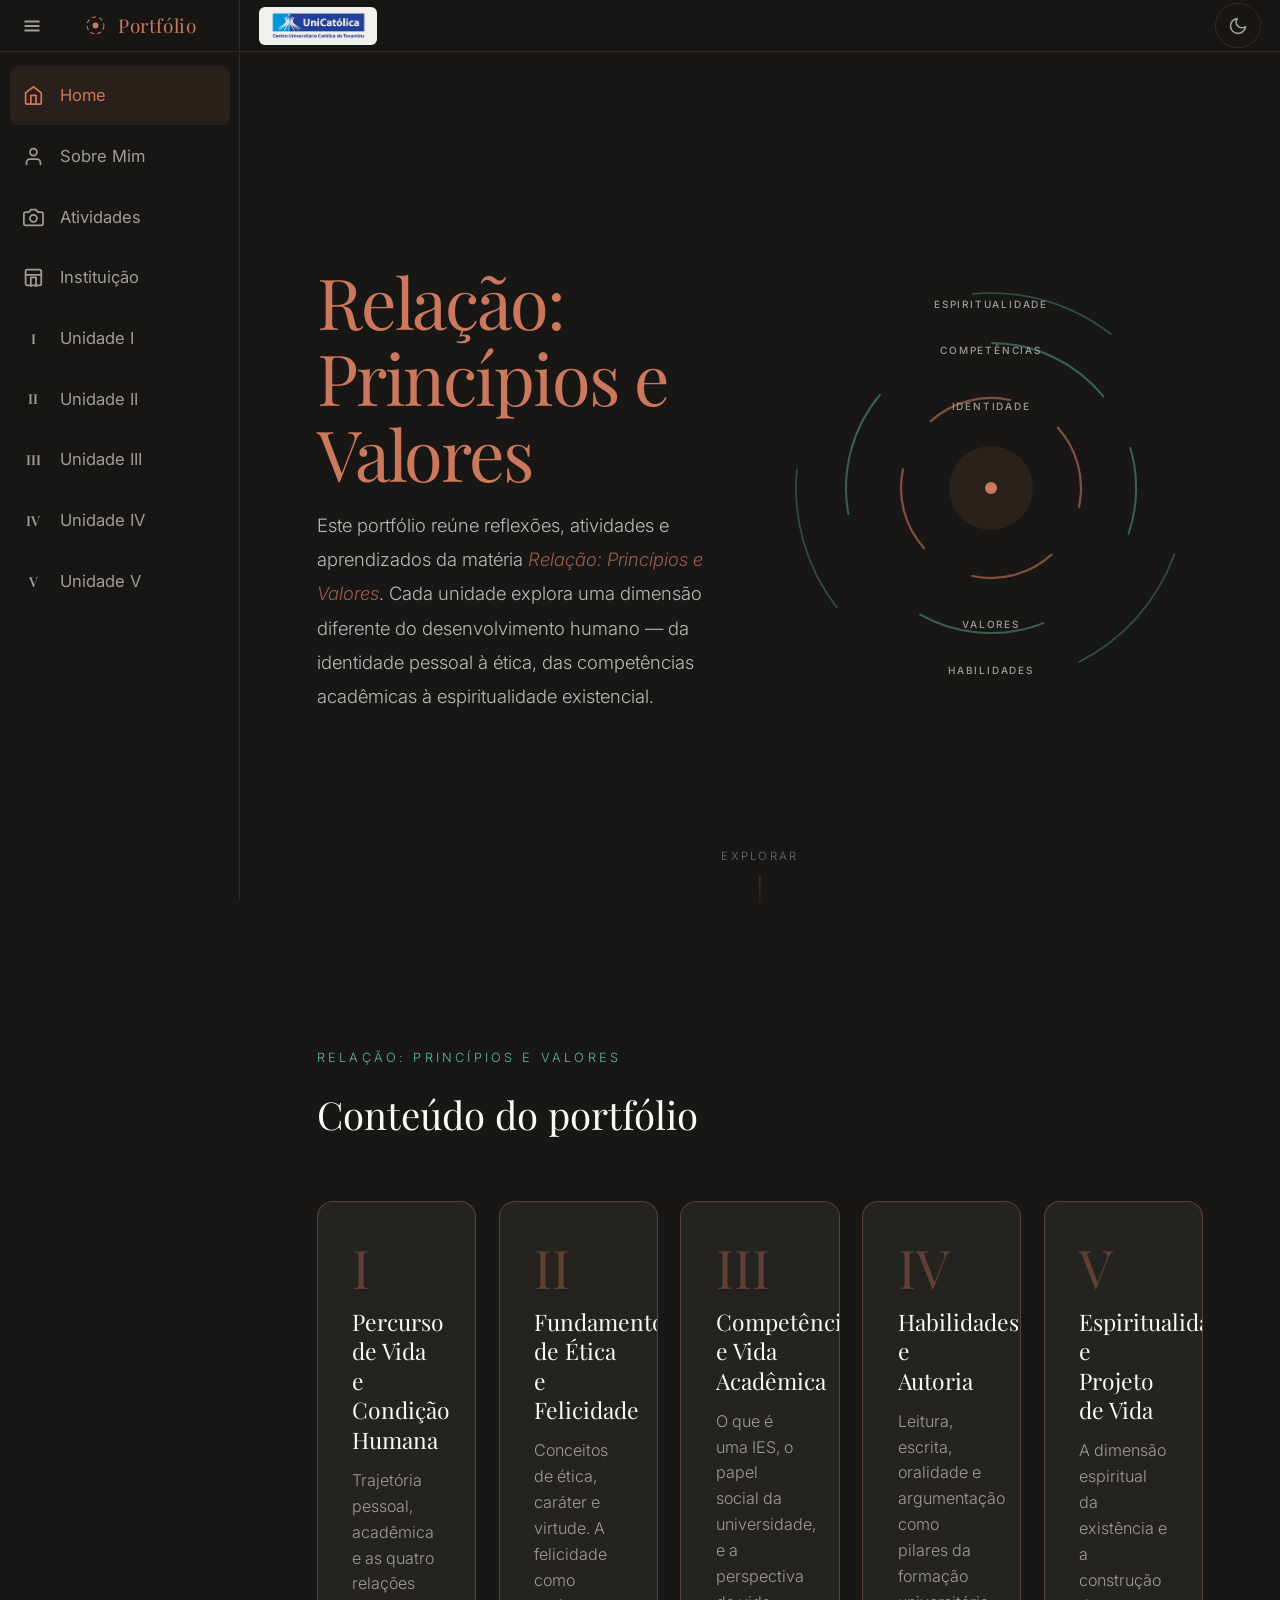
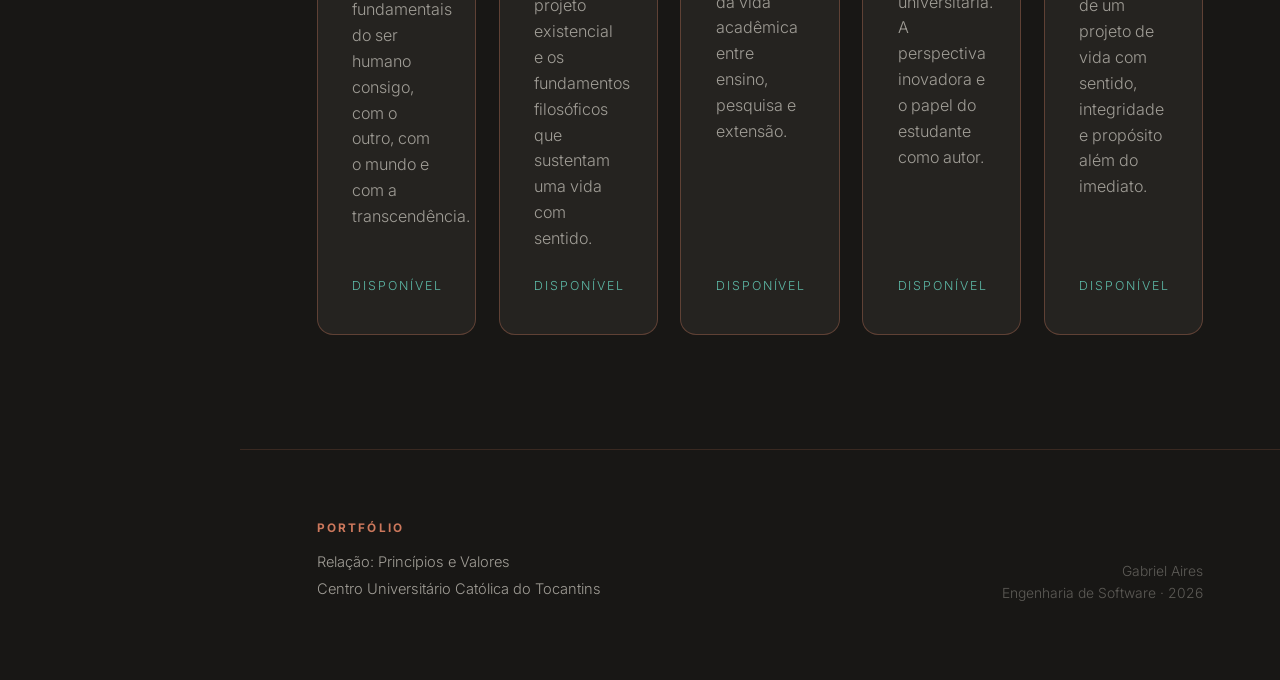
==== commit 59f18b0b: "fix: correct unit page links" ====
--- a/index.html
+++ b/index.html
@@ -50,7 +50,7 @@
           </a>
         </li>
         <li>
-          <a href="../atividades/" class="sidebar-link ">
+          <a href="pages/atividades/" class="sidebar-link ">
             <span class="sidebar-icon"><svg width="15" height="15" viewBox="0 0 24 24" fill="none" stroke="currentColor" stroke-width="2" stroke-linecap="round" stroke-linejoin="round"><path d="M23 19a2 2 0 0 1-2 2H3a2 2 0 0 1-2-2V8a2 2 0 0 1 2-2h4l2-3h6l2 3h4a2 2 0 0 1 2 2z"/><circle cx="12" cy="13" r="4"/></svg></span>
             <span class="sidebar-text">Atividades</span>
           </a>
@@ -62,31 +62,31 @@
           </a>
         </li>
         <li>
-          <a href="../unidade-1/" class="sidebar-link ">
+          <a href="pages/unidade-1/" class="sidebar-link ">
             <span class="sidebar-icon sidebar-roman">I</span>
             <span class="sidebar-text">Unidade I</span>
           </a>
         </li>
         <li>
-          <a href="../unidade-2/" class="sidebar-link ">
+          <a href="pages/unidade-2/" class="sidebar-link ">
             <span class="sidebar-icon sidebar-roman">II</span>
             <span class="sidebar-text">Unidade II</span>
           </a>
         </li>
         <li>
-          <a href="../unidade-3/" class="sidebar-link ">
+          <a href="pages/unidade-3/" class="sidebar-link ">
             <span class="sidebar-icon sidebar-roman">III</span>
             <span class="sidebar-text">Unidade III</span>
           </a>
         </li>
         <li>
-          <a href="../unidade-4/" class="sidebar-link ">
+          <a href="pages/unidade-4/" class="sidebar-link ">
             <span class="sidebar-icon sidebar-roman">IV</span>
             <span class="sidebar-text">Unidade IV</span>
           </a>
         </li>
         <li>
-          <a href="../unidade-5/" class="sidebar-link ">
+          <a href="pages/unidade-5/" class="sidebar-link ">
             <span class="sidebar-icon sidebar-roman">V</span>
             <span class="sidebar-text">Unidade V</span>
           </a>
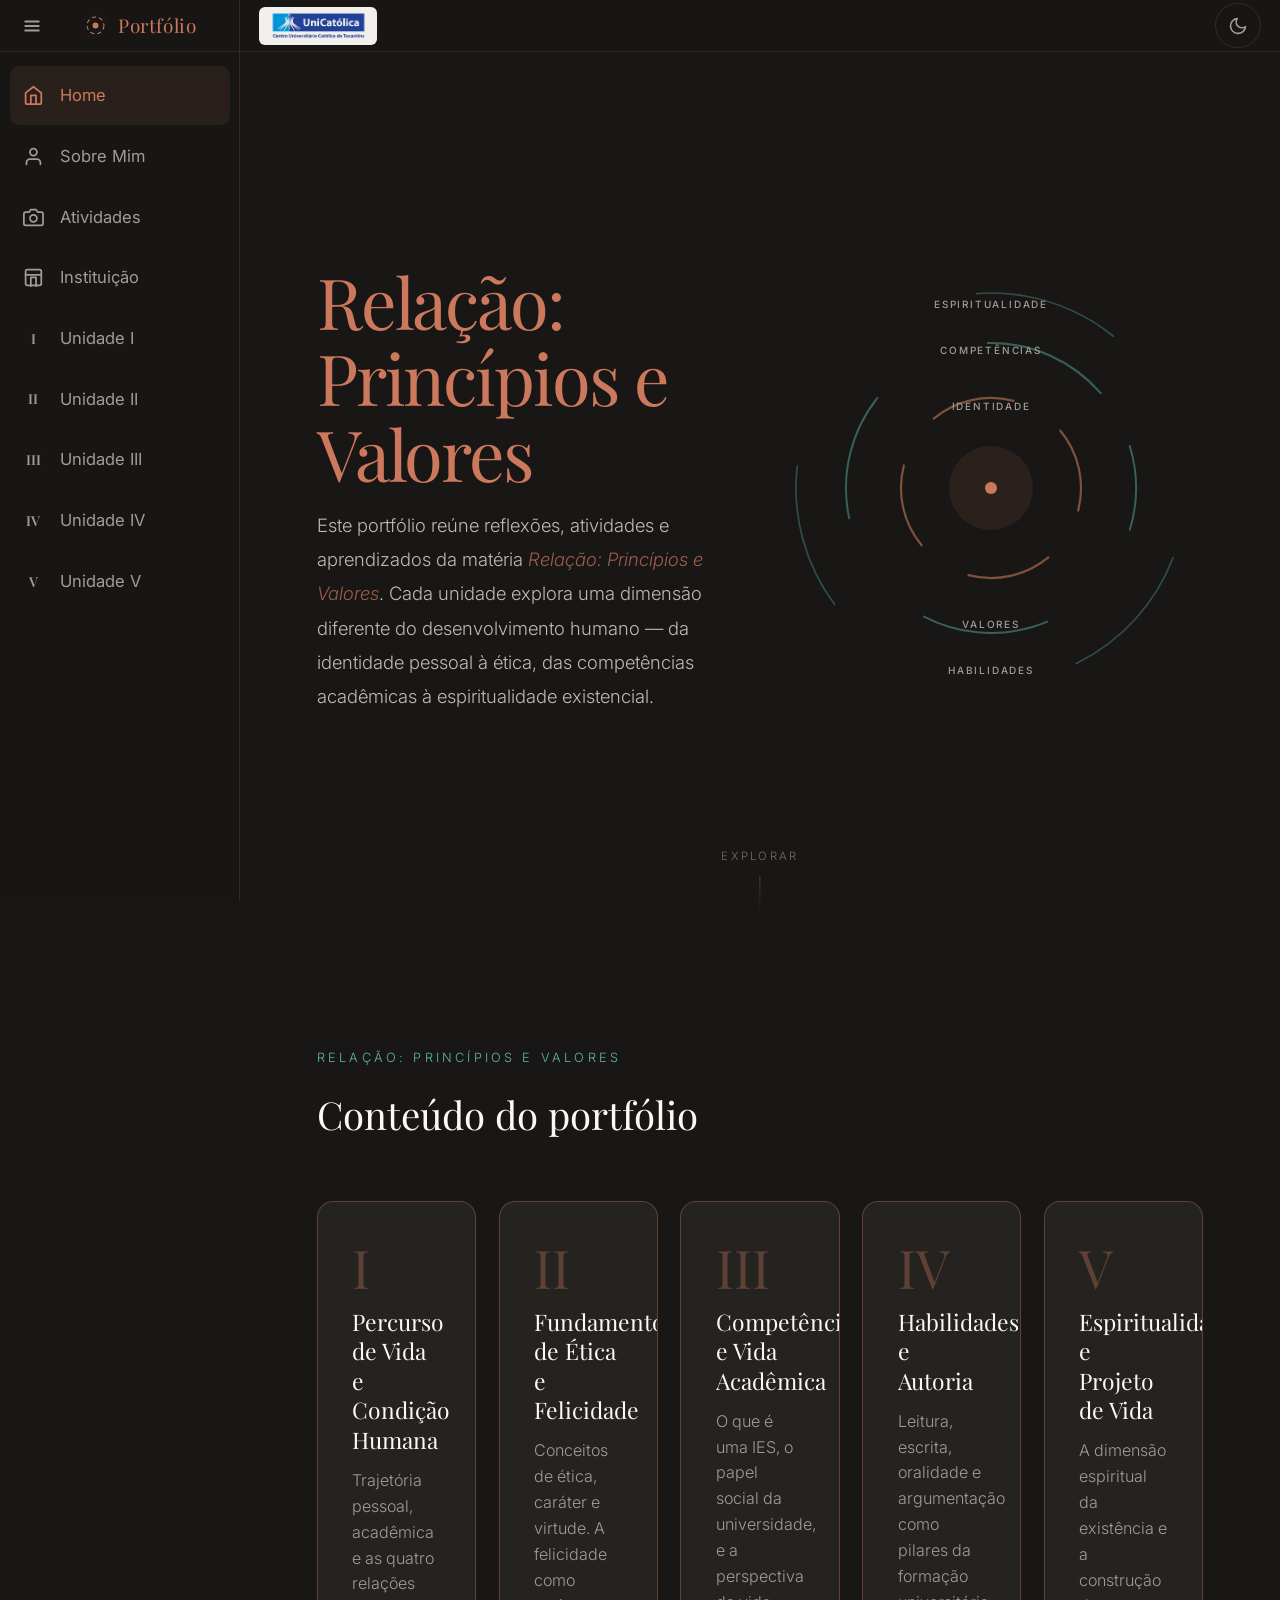
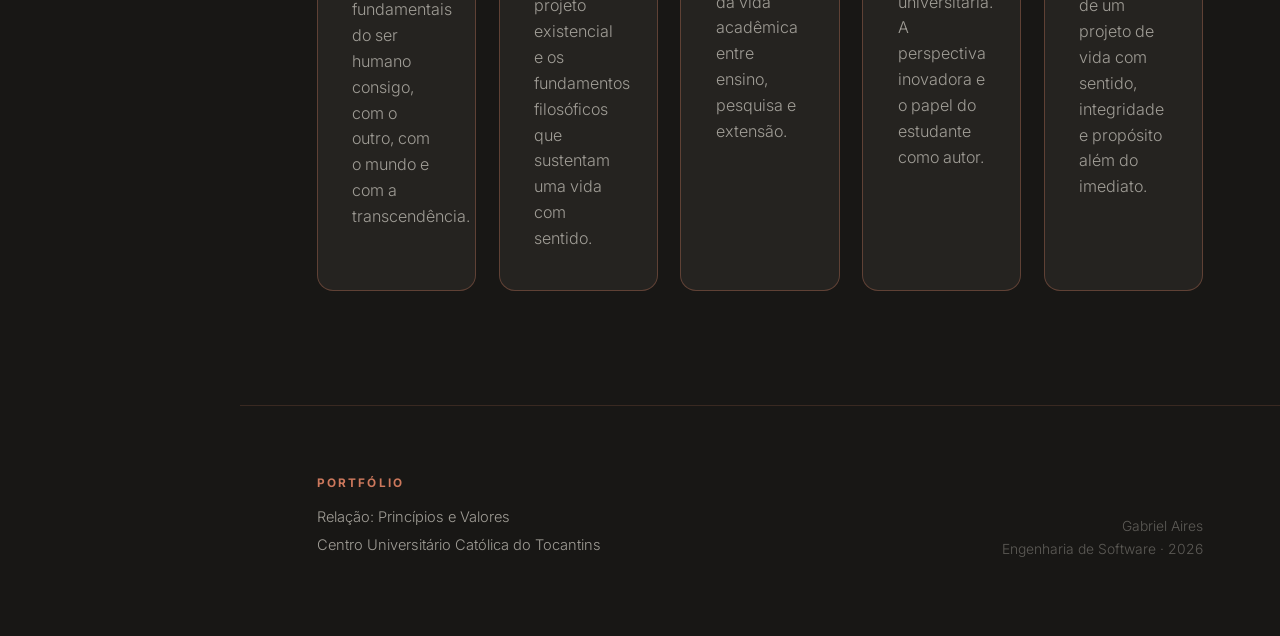
==== commit 03233705: "Remove 'Disponível' status from unit cards" ====
--- a/index.html
+++ b/index.html
@@ -156,7 +156,6 @@
         <span class="unit-card-num">I</span>
         <h3>Percurso de Vida e Condição Humana</h3>
         <p>Trajetória pessoal, acadêmica e as quatro relações fundamentais do ser humano consigo, com o outro, com o mundo e com a transcendência.</p>
-        <span class="unit-card-status">Disponível</span>
         <span class="unit-card-arrow">→</span>
       </a>
 
@@ -164,7 +163,6 @@
         <span class="unit-card-num">II</span>
         <h3>Fundamentos de Ética e Felicidade</h3>
         <p>Conceitos de ética, caráter e virtude. A felicidade como projeto existencial e os fundamentos filosóficos que sustentam uma vida com sentido.</p>
-        <span class="unit-card-status">Disponível</span>
         <span class="unit-card-arrow">→</span>
       </a>
 
@@ -172,7 +170,6 @@
         <span class="unit-card-num">III</span>
         <h3>Competências e Vida Acadêmica</h3>
         <p>O que é uma IES, o papel social da universidade, e a perspectiva da vida acadêmica entre ensino, pesquisa e extensão.</p>
-        <span class="unit-card-status">Disponível</span>
         <span class="unit-card-arrow">→</span>
       </a>
 
@@ -180,7 +177,6 @@
         <span class="unit-card-num">IV</span>
         <h3>Habilidades e Autoria</h3>
         <p>Leitura, escrita, oralidade e argumentação como pilares da formação universitária. A perspectiva inovadora e o papel do estudante como autor.</p>
-        <span class="unit-card-status">Disponível</span>
         <span class="unit-card-arrow">→</span>
       </a>
 
@@ -188,7 +184,6 @@
         <span class="unit-card-num">V</span>
         <h3>Espiritualidade e Projeto de Vida</h3>
         <p>A dimensão espiritual da existência e a construção de um projeto de vida com sentido, integridade e propósito além do imediato.</p>
-        <span class="unit-card-status">Disponível</span>
         <span class="unit-card-arrow">→</span>
       </a>
 
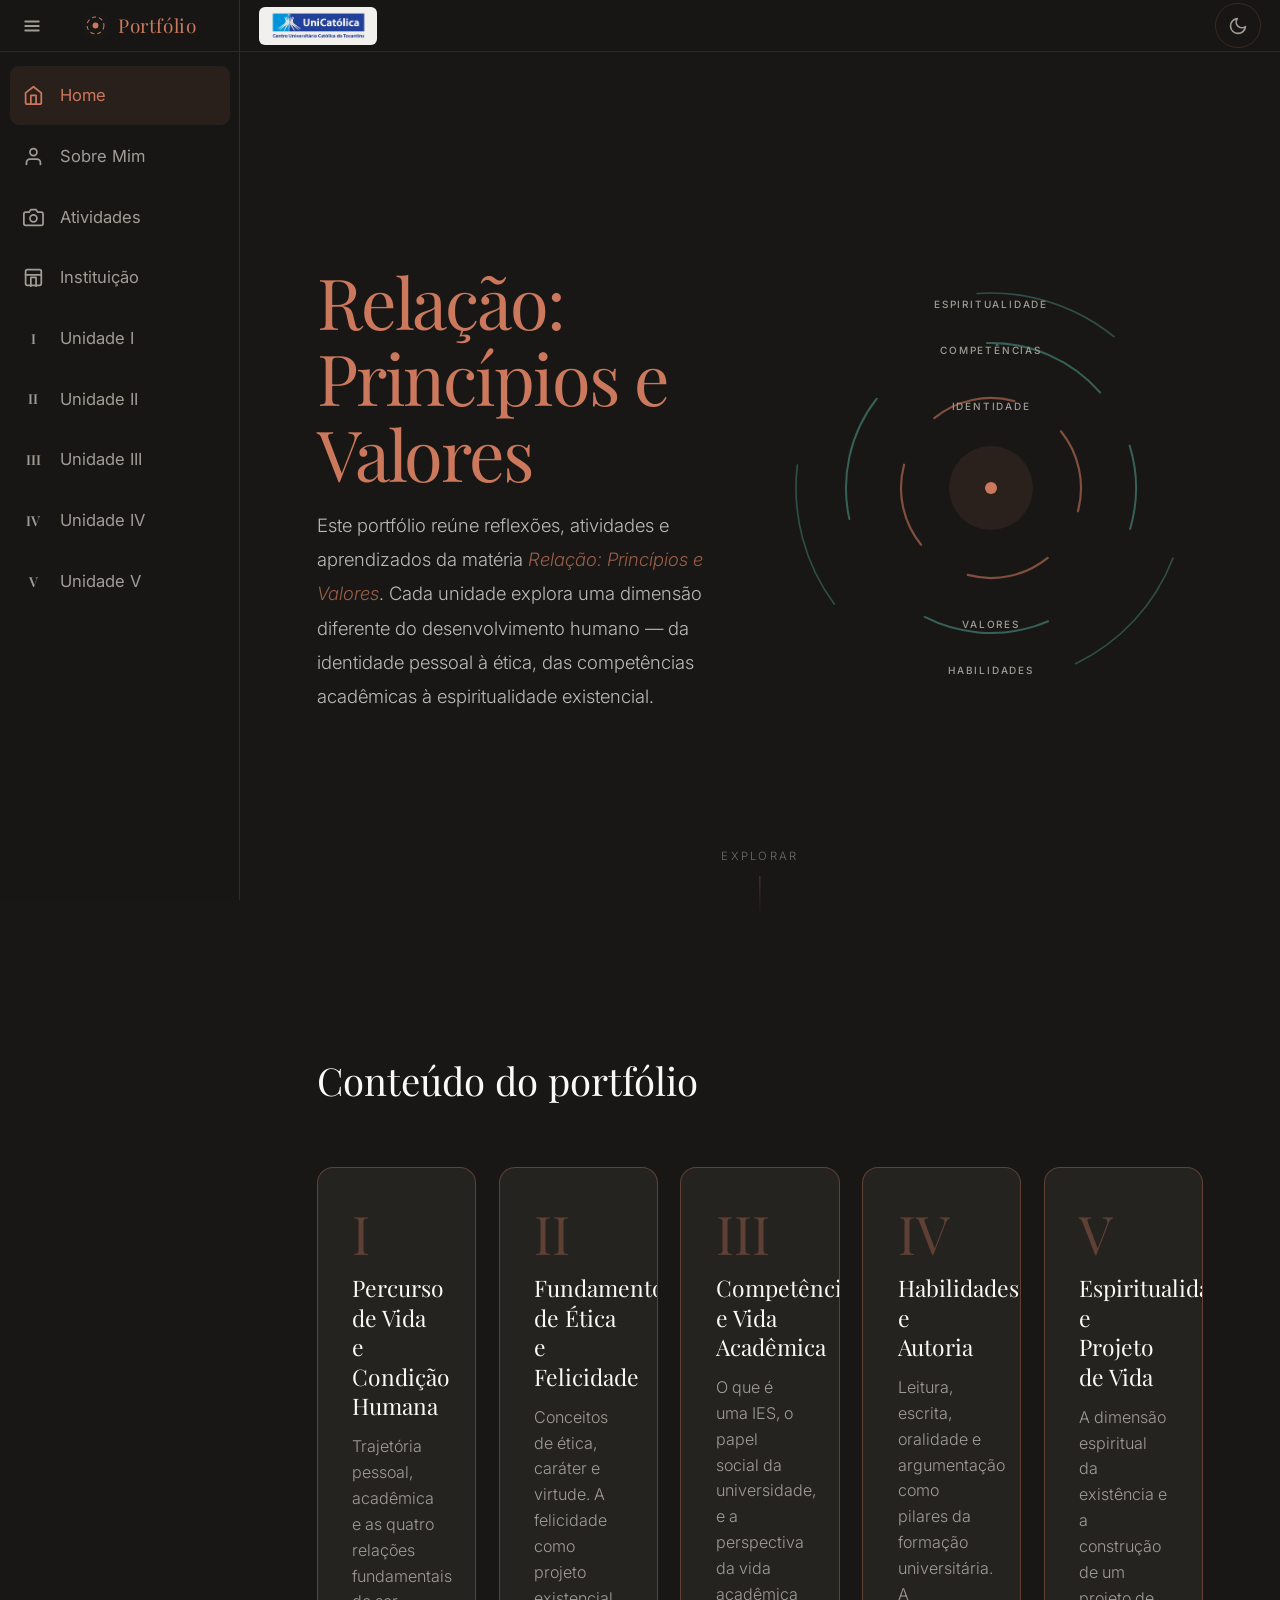
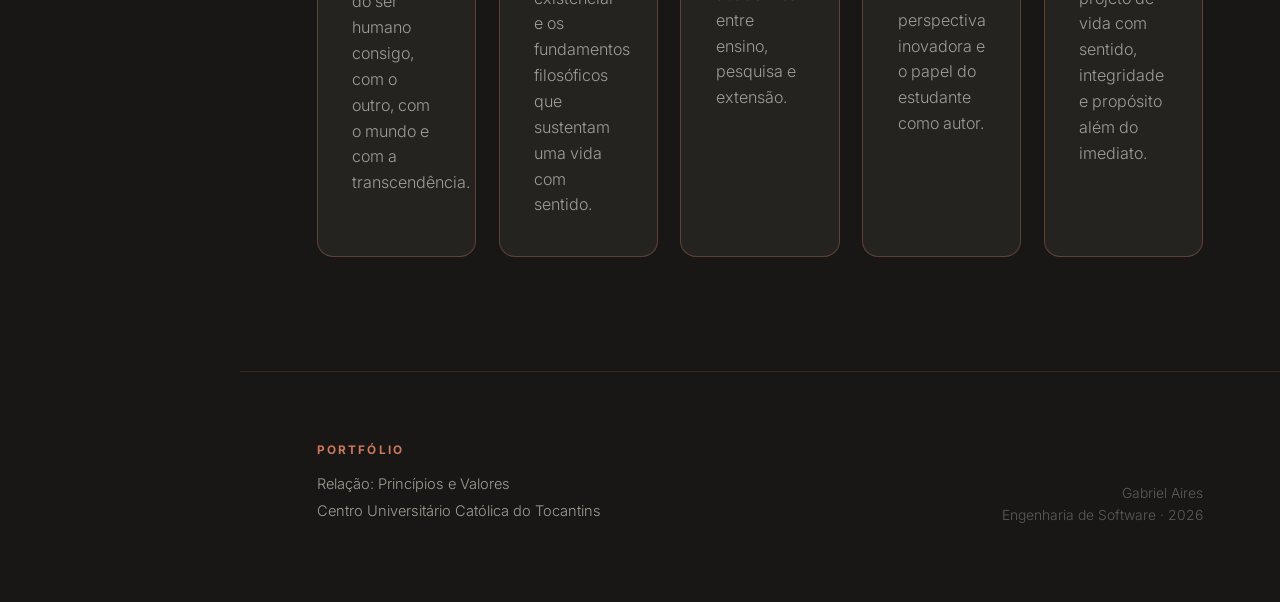
==== commit 5eee40f0: "Remove eyebrow paragraph from units section" ====
--- a/index.html
+++ b/index.html
@@ -146,7 +146,6 @@
   <!-- GRADE DE UNIDADES -->
   <section class="units-section">
     <div class="units-section-header">
-      <p class="units-section-eyebrow">Relação: Princípios e Valores</p>
       <h2 class="units-section-title">Conteúdo do portfólio</h2>
     </div>
 
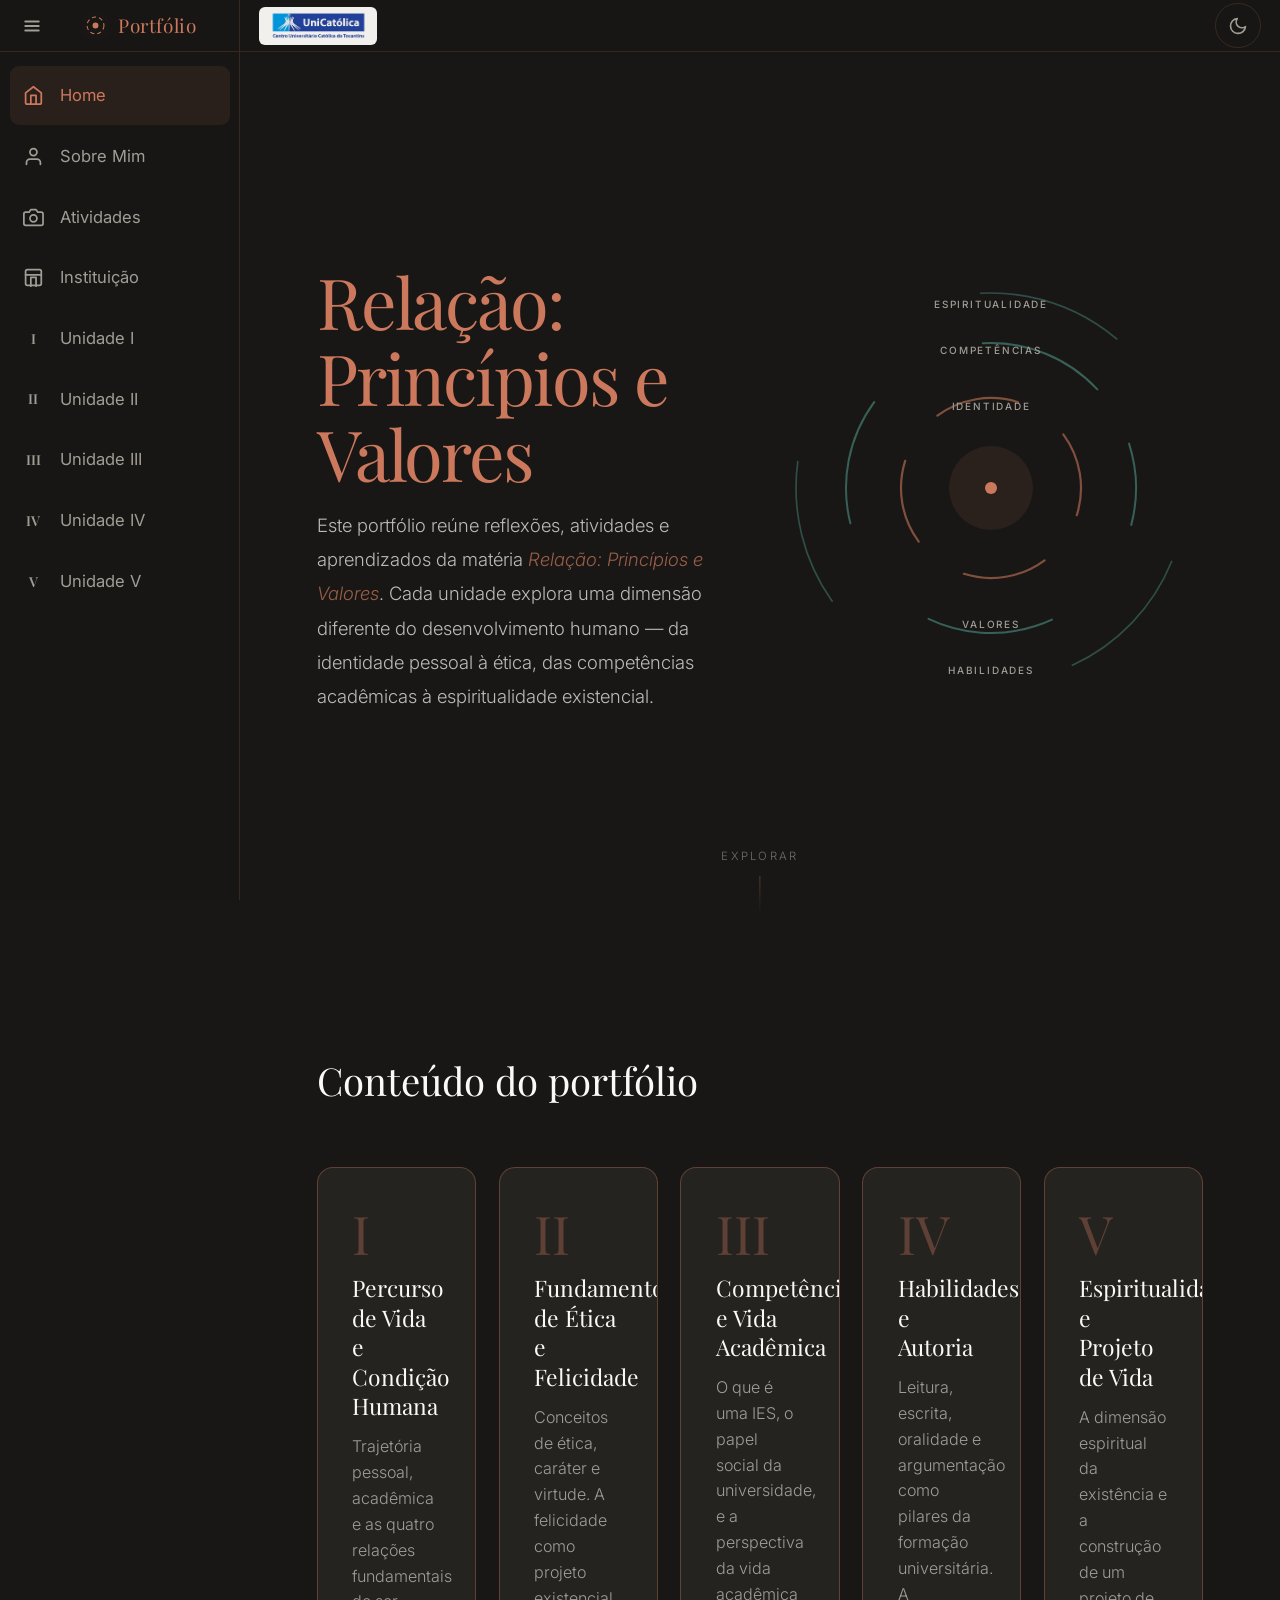
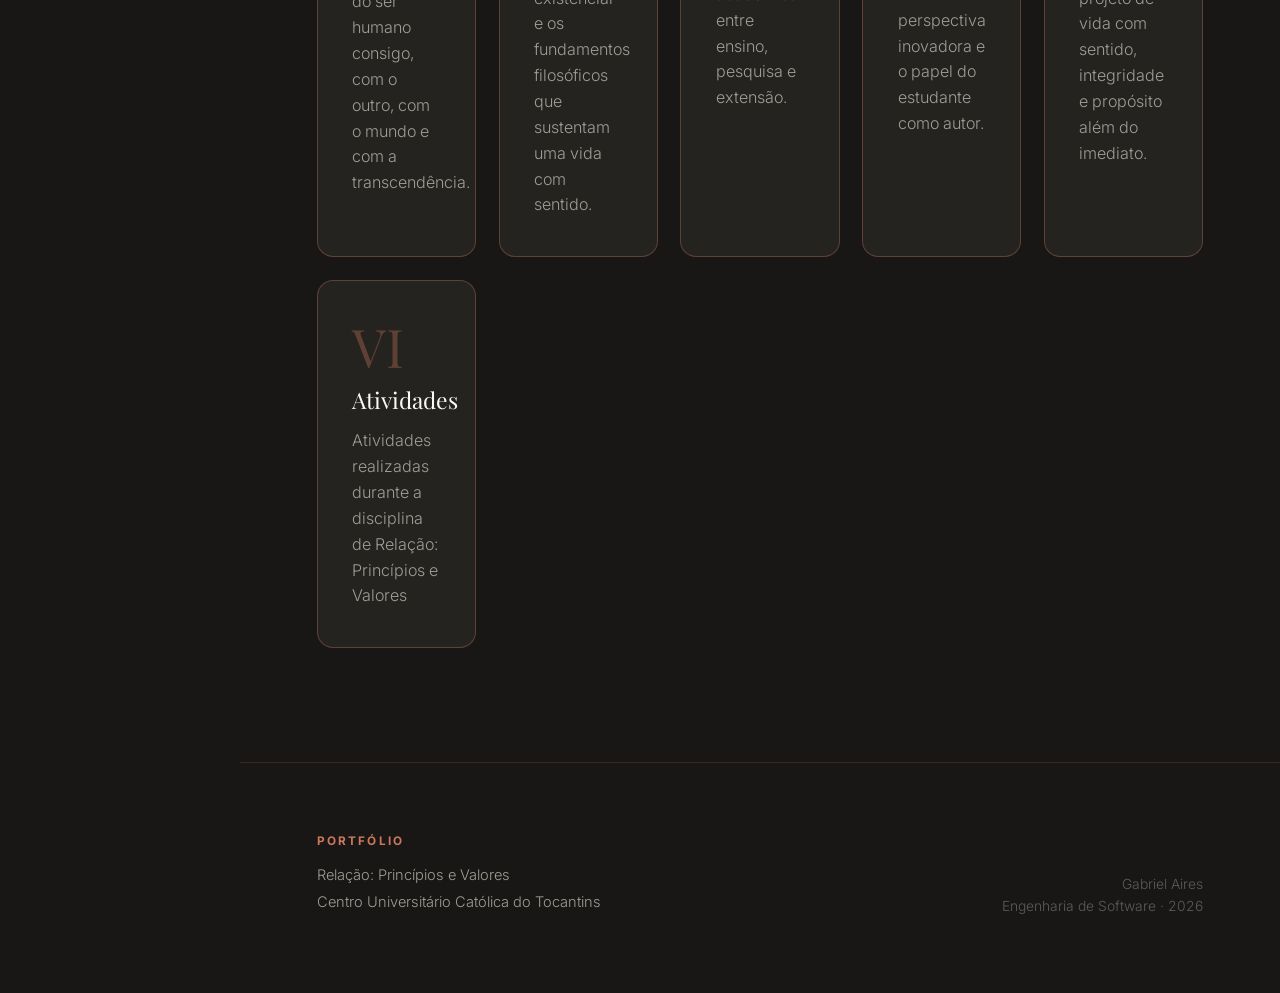
==== commit 5bd20353: "Add activities section to index.html" ====
--- a/index.html
+++ b/index.html
@@ -185,6 +185,13 @@
         <p>A dimensão espiritual da existência e a construção de um projeto de vida com sentido, integridade e propósito além do imediato.</p>
         <span class="unit-card-arrow">→</span>
       </a>
+      
+      <a href="pages/atividades/" class="unit-card unit-card--active">
+        <span class="unit-card-num">VI</span>
+        <h3>Atividades</h3>
+        <p>Atividades realizadas durante a disciplina de Relação: Princípios e Valores</p>
+        <span class="unit-card-arrow">→</span>
+      </a>
 
     </div>
   </section>
